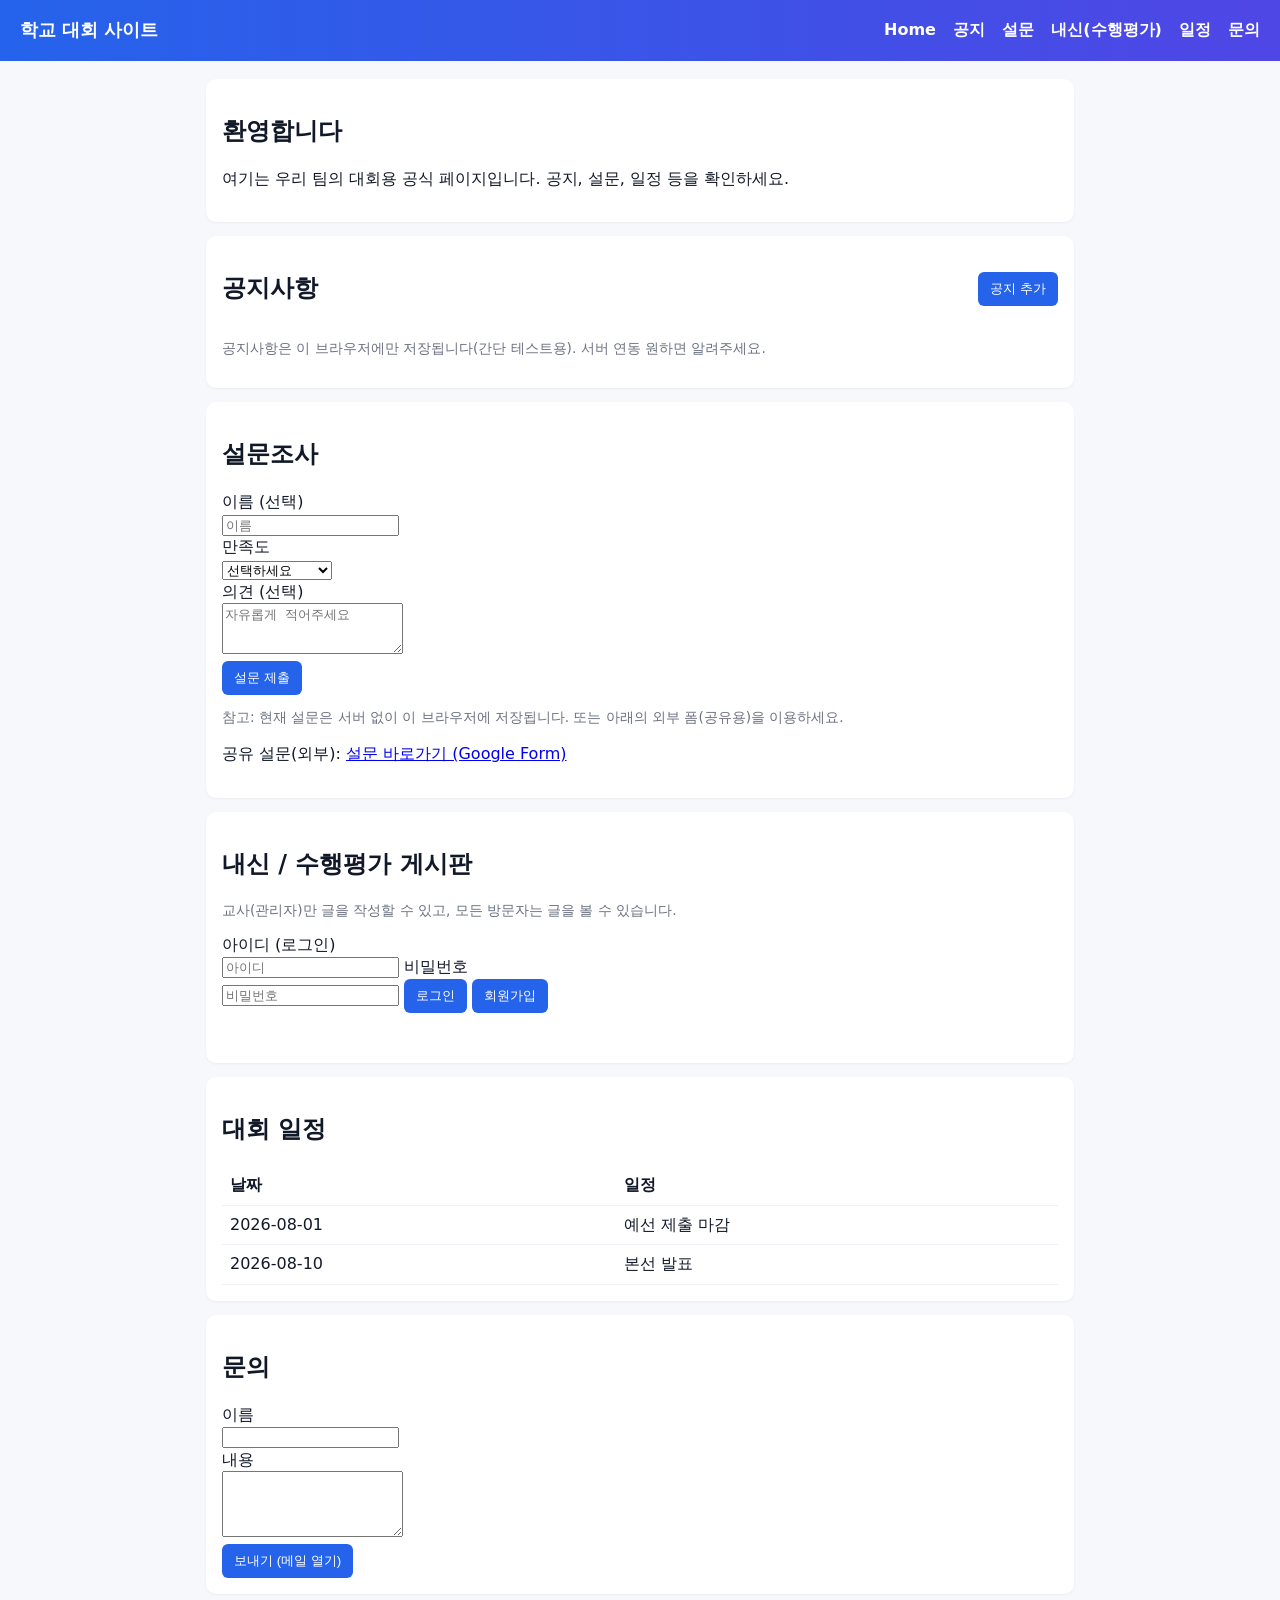
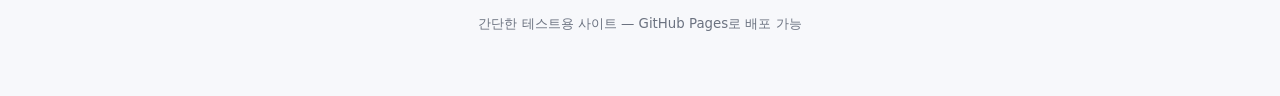
==== index.html @ 8cee9cba "Add teacher signup code input field" ====
<!doctype html>
<html lang="ko">
<head>
  <meta charset="utf-8" />
  <meta name="viewport" content="width=device-width,initial-scale=1" />
  <title>학교 대회 사이트</title>
  <link rel="stylesheet" href="styles.css" />
</head>
<body>
  <header class="site-header">
    <h1>학교 대회 사이트</h1>
    <nav>
      <a href="#home">Home</a>
      <a href="#announcements">공지</a>
      <a href="#survey">설문</a>
      <a href="#grades">내신(수행평가)</a>
      <a href="#schedule">일정</a>
      <a href="#contact">문의</a>
    </nav>
  </header>

  <main>
    <section id="home" class="card">
      <h2>환영합니다</h2>
      <p>여기는 우리 팀의 대회용 공식 페이지입니다. 공지, 설문, 일정 등을 확인하세요.</p>
    </section>

    <section id="announcements" class="card">
      <div class="section-header">
        <h2>공지사항</h2>
        <button id="add-ann-btn">공지 추가</button>
      </div>
      <ul id="ann-list" class="list"></ul>
      <p class="hint">공지사항은 이 브라우저에만 저장됩니다(간단 테스트용). 서버 연동 원하면 알려주세요.</p>
    </section>

    <section id="survey" class="card">
      <h2>설문조사</h2>
      <form id="survey-form">
        <label>이름 (선택)<br><input type="text" id="survey-name" placeholder="이름"></label><br>
        <label>만족도<br>
          <select id="survey-rating" required>
            <option value="">선택하세요</option>
            <option value="5">5 - 매우 만족</option>
            <option value="4">4 - 만족</option>
            <option value="3">3 - 보통</option>
            <option value="2">2 - 불만족</option>
            <option value="1">1 - 매우 불만족</option>
          </select>
        </label><br>
        <label>의견 (선택)<br><textarea id="survey-comment" rows="3" placeholder="자유롭게 적어주세요"></textarea></label><br>
        <button type="submit">설문 제출</button>
      </form>
      <div id="survey-result" class="hint"></div>
      <p class="hint">참고: 현재 설문은 서버 없이 이 브라우저에 저장됩니다. 또는 아래의 외부 폼(공유용)을 이용하세요.</p>
      <p>공유 설문(외부): <a href="https://forms.gle/Q3vJVCrmoj29rghQ7" target="_blank" rel="noopener">설문 바로가기 (Google Form)</a></p>
    </section>

    <section id="grades" class="card">
      <h2>내신 / 수행평가 게시판</h2>
      <p class="hint">교사(관리자)만 글을 작성할 수 있고, 모든 방문자는 글을 볼 수 있습니다.</p>

      <!-- 회원가입 / 로그인 패널 -->
      <div id="auth-panel" style="margin-bottom:12px;">
        <div id="login-area">
          <label>아이디 (로그인)<br><input type="text" id="login-username" placeholder="아이디"></label>
          <label>비밀번호<br><input type="password" id="login-password" placeholder="비밀번호"></label>
          <button id="login-btn">로그인</button>
          <button id="show-signup-btn">회원가입</button>
        </div>

        <div id="signup-area" style="display:none;margin-top:8px;">
          <h4>회원가입</h4>
          <label>아이디 (로그인에 사용)<br><input type="text" id="signup-username" placeholder="id 입력"></label><br>
          <label>닉네임<br><input type="text" id="signup-nickname" placeholder="표시명"></label><br>
          <label>비밀번호<br><input type="password" id="signup-password" placeholder="비밀번호 (4자 이상)"></label><br>
          <label>비밀번호 확인<br><input type="password" id="signup-password-confirm" placeholder="비밀번호 확인"></label><br>
          <label>권한 선택<br>
            <select id="signup-role">
              <option value="student">학생</option>
              <option value="teacher">교사(관리자)</option>
            </select>
          </label><br>
          <button id="signup-btn">회원가입 완료</button>
          <button id="cancel-signup-btn">취소</button>
        </div>

        <div id="auth-info" style="display:inline-block;margin-left:8px;font-weight:600"></div>
      </div>

      <div id="grade-admin" style="display:none; margin-bottom:12px;">
        <h3>새 게시글 작성 (관리자 전용)</h3>
        <form id="grade-form">
          <label>제목<br><input type="text" id="grade-title" required></label><br>
          <label>과목<br><input type="text" id="grade-subject" required></label><br>
          <label>내용<br><textarea id="grade-desc" rows="4" required></textarea></label><br>
          <label>제출기한<br><input type="date" id="grade-due"></label><br>
          <button type="submit">등록</button>
        </form>
      </div>

      <div id="grade-list" class="list"></div>
    </section>

    <section id="schedule" class="card">
      <h2>대회 일정</h2>
      <table>
        <thead><tr><th>날짜</th><th>일정</th></tr></thead>
        <tbody>
          <tr><td>2026-08-01</td><td>예선 제출 마감</td></tr>
          <tr><td>2026-08-10</td><td>본선 발표</td></tr>
        </tbody>
      </table>
    </section>

    <section id="contact" class="card">
      <h2>문의</h2>
      <form id="contact-form">
        <label>이름<br><input type="text" id="contact-name" required></label><br>
        <label>내용<br><textarea id="contact-msg" rows="4" required></textarea></label><br>
        <button type="submit">보내기 (메일 열기)</button>
      </form>
    </section>
  </main>

  <footer class="site-footer">
    <small>간단한 테스트용 사이트 — GitHub Pages로 배포 가능</small>
  </footer>

  <script src="script.js"></script>
</body>
</html>
<!-- signup 패널 내부에 추가 -->
<label id="signup-teacher-code-wrap" style="display:none">교사 가입 코드<br>
  <input type="text" id="signup-teacher-code" placeholder="교사 코드 입력">
</label><br>
---- styles.css ----
:root{
  --bg:#f7f8fb;
  --card:#ffffff;
  --accent:#2563eb;
  --text:#111827;
}
*{box-sizing:border-box}
body{
  margin:0;
  font-family:system-ui,-apple-system,"Segoe UI",Roboto,"Noto Sans","Helvetica Neue",Arial;
  background:var(--bg);
  color:var(--text);
  line-height:1.4;
  padding-bottom:40px;
}
.site-header{
  background:linear-gradient(90deg,var(--accent),#4f46e5);
  color:#fff;
  padding:18px 20px;
  display:flex;
  align-items:center;
  justify-content:space-between;
}
.site-header h1{margin:0;font-size:1.1rem}
.site-header nav a{
  color:#fff;
  margin-left:12px;
  text-decoration:none;
  font-weight:600;
}
main{max-width:900px;margin:18px auto;padding:0 16px}
.card{
  background:var(--card);
  border-radius:10px;
  padding:16px;
  margin-bottom:14px;
  box-shadow:0 1px 3px rgba(15,23,42,0.05);
}
.section-header{display:flex;justify-content:space-between;align-items:center}
button{
  background:var(--accent);
  color:#fff;
  border:none;
  padding:8px 12px;
  border-radius:6px;
  cursor:pointer;
}
button:active{transform:translateY(1px)}
.list{list-style:none;padding:0;margin:12px 0}
.list li{padding:10px;border-bottom:1px solid #f1f5f9}
.hint{font-size:0.85rem;color:#6b7280}

.grid{display:flex;gap:10px;flex-wrap:wrap}
.team{flex:1 1 200px;background:#f8fafc;padding:10px;border-radius:8px}

table{width:100%;border-collapse:collapse}
th,td{padding:8px;border-bottom:1px solid #eef2f7;text-align:left}

.site-footer{text-align:center;margin-top:10px;color:#6b7280}
@media(max-width:600px){
  .site-header{flex-direction:column;gap:8px;align-items:flex-start}
  .grid{flex-direction:column}
}
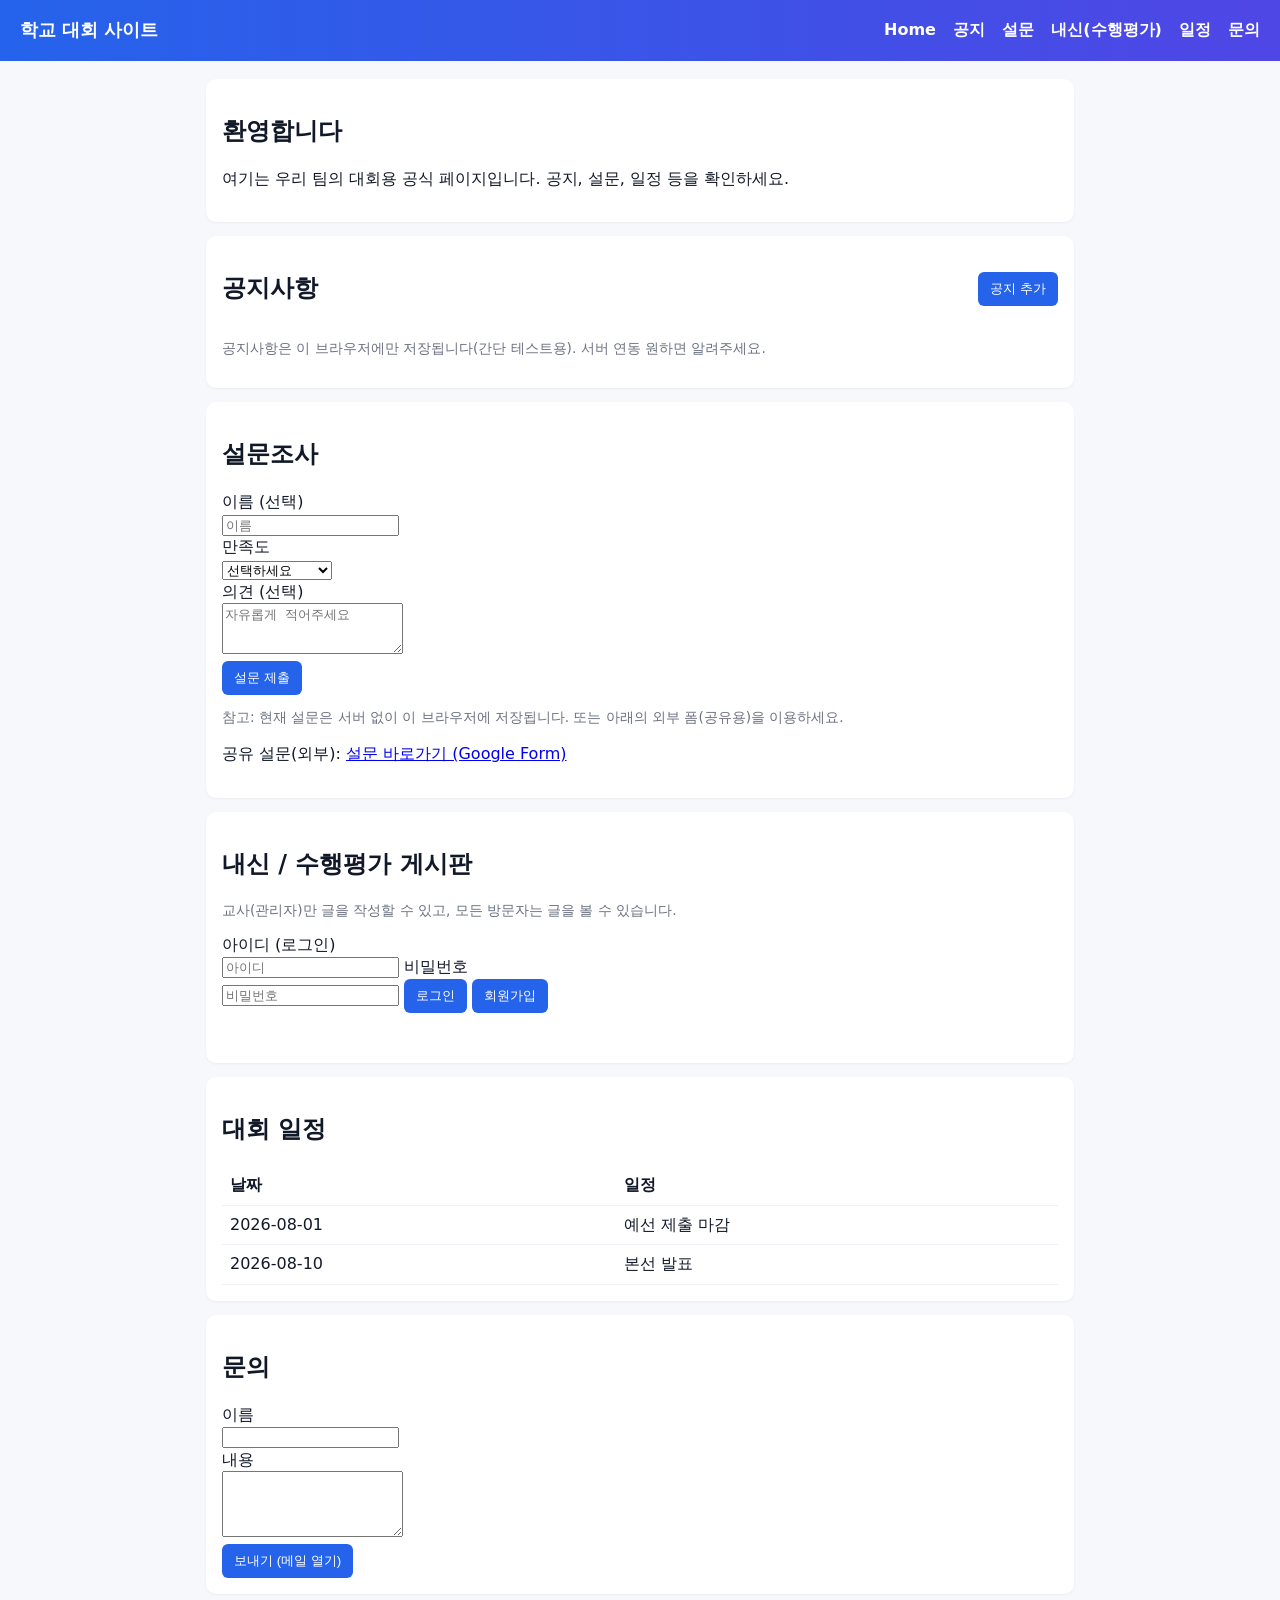
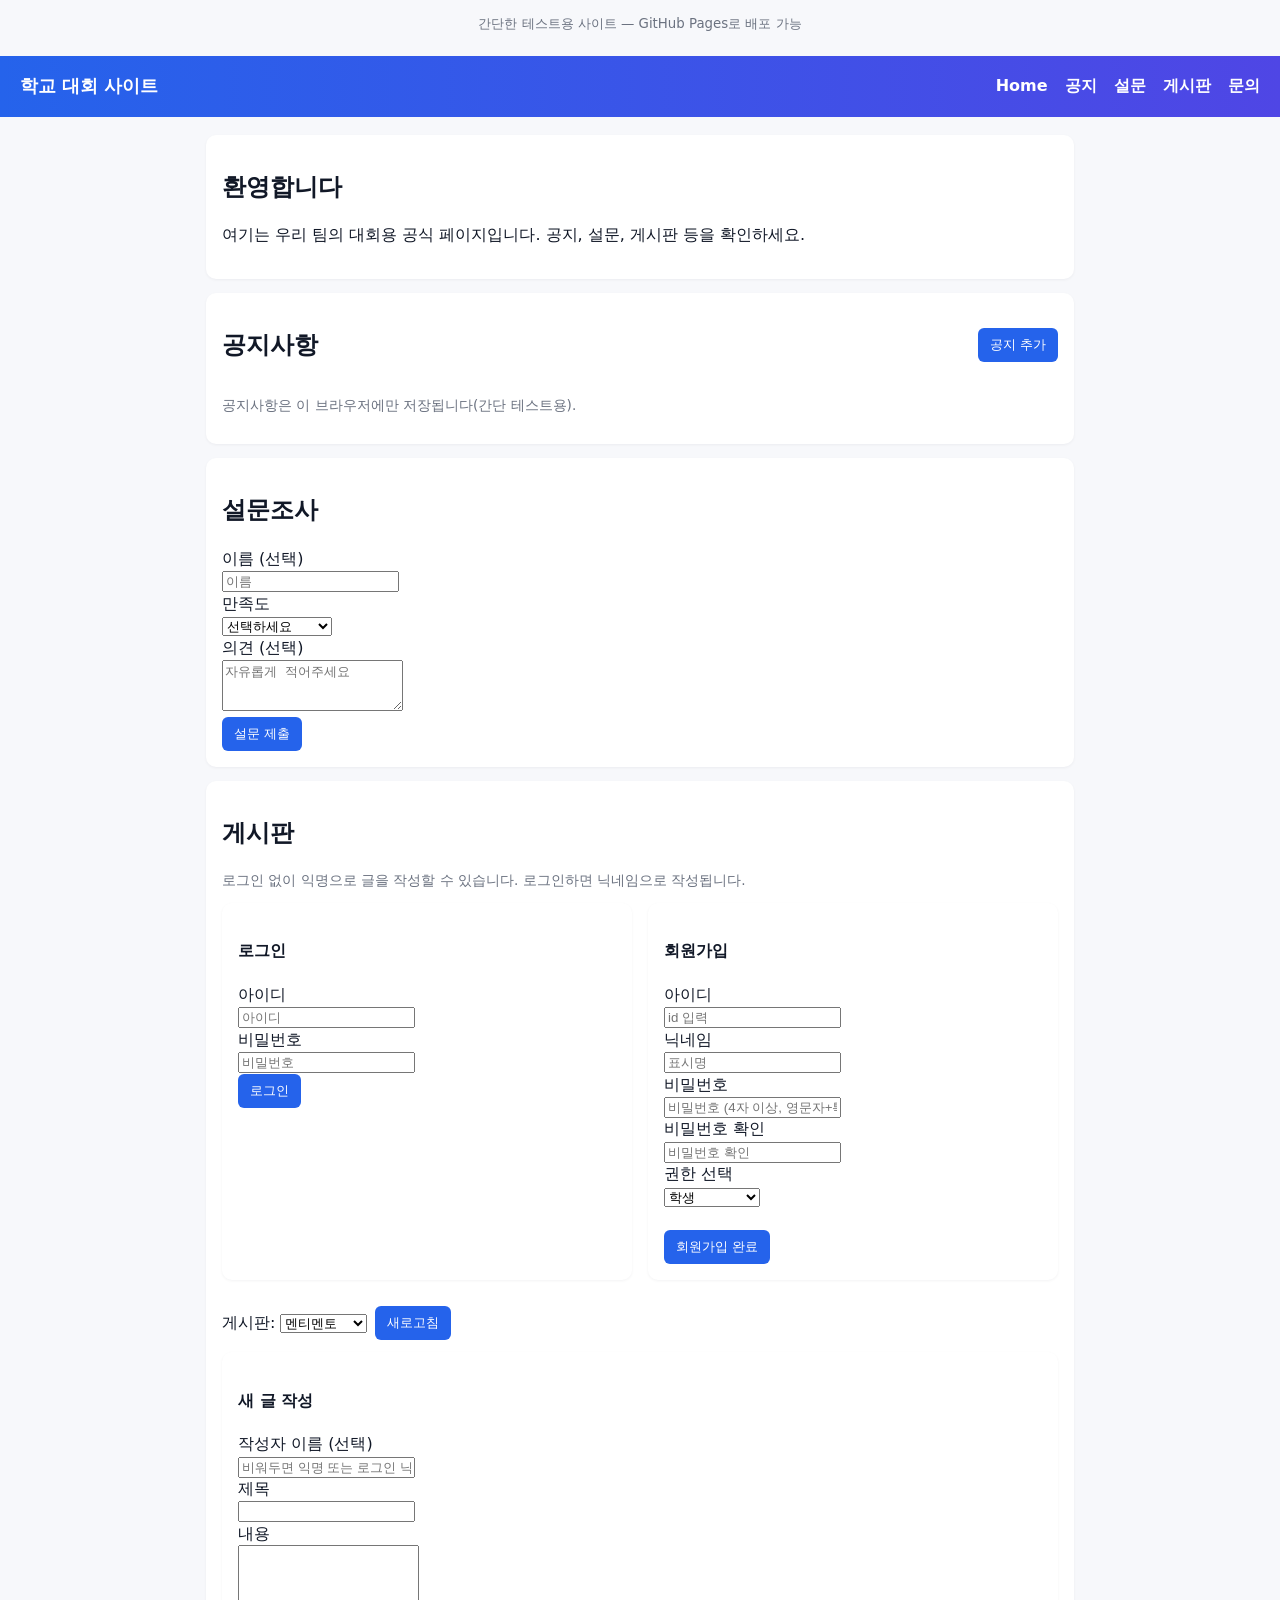
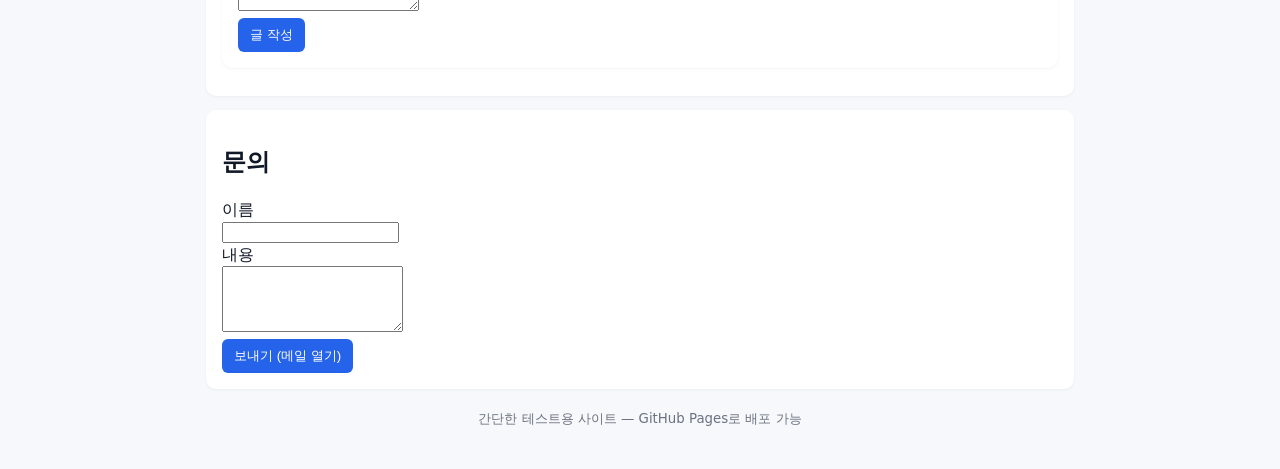
==== commit abac28b1: "Add HTML structure for school competition site" ====
--- a/index.html
+++ b/index.html
@@ -134,3 +134,128 @@
 <label id="signup-teacher-code-wrap" style="display:none">교사 가입 코드<br>
   <input type="text" id="signup-teacher-code" placeholder="교사 코드 입력">
 </label><br>
+<!doctype html>
+<html lang="ko">
+<head>
+  <meta charset="utf-8" />
+  <meta name="viewport" content="width=device-width,initial-scale=1" />
+  <title>학교 대회 사이트</title>
+  <link rel="stylesheet" href="styles.css" />
+</head>
+<body>
+  <header class="site-header">
+    <h1>학교 대회 사이트</h1>
+    <nav>
+      <a href="#home">Home</a>
+      <a href="#announcements">공지</a>
+      <a href="#survey">설문</a>
+      <a href="#boards">게시판</a>
+      <a href="#contact">문의</a>
+    </nav>
+  </header>
+
+  <main>
+    <section id="home" class="card">
+      <h2>환영합니다</h2>
+      <p>여기는 우리 팀의 대회용 공식 페이지입니다. 공지, 설문, 게시판 등을 확인하세요.</p>
+    </section>
+
+    <section id="announcements" class="card">
+      <div class="section-header">
+        <h2>공지사항</h2>
+        <button id="add-ann-btn">공지 추가</button>
+      </div>
+      <ul id="ann-list" class="list"></ul>
+      <p class="hint">공지사항은 이 브라우저에만 저장됩니다(간단 테스트용).</p>
+    </section>
+
+    <section id="survey" class="card">
+      <h2>설문조사</h2>
+      <form id="survey-form">
+        <label>이름 (선택)<br><input type="text" id="survey-name" placeholder="이름"></label><br>
+        <label>만족도<br>
+          <select id="survey-rating" required>
+            <option value="">선택하세요</option>
+            <option value="5">5 - 매우 만족</option>
+            <option value="4">4 - 만족</option>
+            <option value="3">3 - 보통</option>
+            <option value="2">2 - 불만족</option>
+            <option value="1">1 - 매우 불만족</option>
+          </select>
+        </label><br>
+        <label>의견 (선택)<br><textarea id="survey-comment" rows="3" placeholder="자유롭게 적어주세요"></textarea></label><br>
+        <button type="submit">설문 제출</button>
+      </form>
+      <div id="survey-result" class="hint"></div>
+    </section>
+
+    <section id="boards" class="card">
+      <h2>게시판</h2>
+      <p class="hint">로그인 없이 익명으로 글을 작성할 수 있습니다. 로그인하면 닉네임으로 작성됩니다.</p>
+
+      <div id="auth-panels" style="display:flex;gap:16px;margin-bottom:12px;flex-wrap:wrap;">
+        <div id="login-panel" class="card" style="flex:1;min-width:220px;">
+          <h4>로그인</h4>
+          <label>아이디<br><input type="text" id="login-username" placeholder="아이디"></label><br>
+          <label>비밀번호<br><input type="password" id="login-password" placeholder="비밀번호"></label><br>
+          <button id="login-btn">로그인</button>
+          <button id="admin-logout-btn" style="display:none;margin-left:8px;">로그아웃</button>
+          <div id="auth-info" style="display:block;margin-top:8px;font-weight:600"></div>
+        </div>
+
+        <div id="signup-panel" class="card" style="flex:1;min-width:220px;">
+          <h4>회원가입</h4>
+          <label>아이디<br><input type="text" id="signup-username" placeholder="id 입력"></label><br>
+          <label>닉네임<br><input type="text" id="signup-nickname" placeholder="표시명"></label><br>
+          <label>비밀번호<br><input type="password" id="signup-password" placeholder="비밀번호 (4자 이상, 영문자+특수문자 포함)"></label><br>
+          <label>비밀번호 확인<br><input type="password" id="signup-password-confirm" placeholder="비밀번호 확인"></label><br>
+          <label>권한 선택<br>
+            <select id="signup-role">
+              <option value="student">학생</option>
+              <option value="teacher">교사(관리자)</option>
+            </select>
+          </label><br>
+          <label id="signup-teacher-code-wrap" style="display:none">교사 가입 코드<br><input type="text" id="signup-teacher-code" placeholder="교사 코드 입력"></label><br>
+          <button id="signup-btn">회원가입 완료</button>
+        </div>
+      </div>
+
+      <div id="board-controls" style="margin-bottom:12px; display:flex; gap:8px; align-items:center;">
+        <label>게시판:
+          <select id="board-select">
+            <option value="mentee_mentor">멘티멘토</option>
+            <option value="free">자유게시판</option>
+            <option value="info">정보게시판</option>
+          </select>
+        </label>
+        <button id="refresh-boards">새로고침</button>
+      </div>
+
+      <div id="post-panel" class="card" style="margin-bottom:12px;">
+        <h4>새 글 작성</h4>
+        <label>작성자 이름 (선택)<br><input type="text" id="post-author" placeholder="비워두면 익명 또는 로그인 닉네임 사용"></label><br>
+        <label>제목<br><input type="text" id="post-title" required></label><br>
+        <label>내용<br><textarea id="post-body" rows="4" required></textarea></label><br>
+        <button id="post-submit">글 작성</button>
+      </div>
+
+      <div id="board-list" class="list"></div>
+    </section>
+
+    <section id="contact" class="card">
+      <h2>문의</h2>
+      <form id="contact-form">
+        <label>이름<br><input type="text" id="contact-name" required></label><br>
+        <label>내용<br><textarea id="contact-msg" rows="4" required></textarea></label><br>
+        <button type="submit">보내기 (메일 열기)</button>
+      </form>
+    </section>
+  </main>
+
+  <footer class="site-footer">
+    <small>간단한 테스트용 사이트 — GitHub Pages로 배포 가능</small>
+  </footer>
+
+  <script src="script.js"></script>
+</body>
+</html>
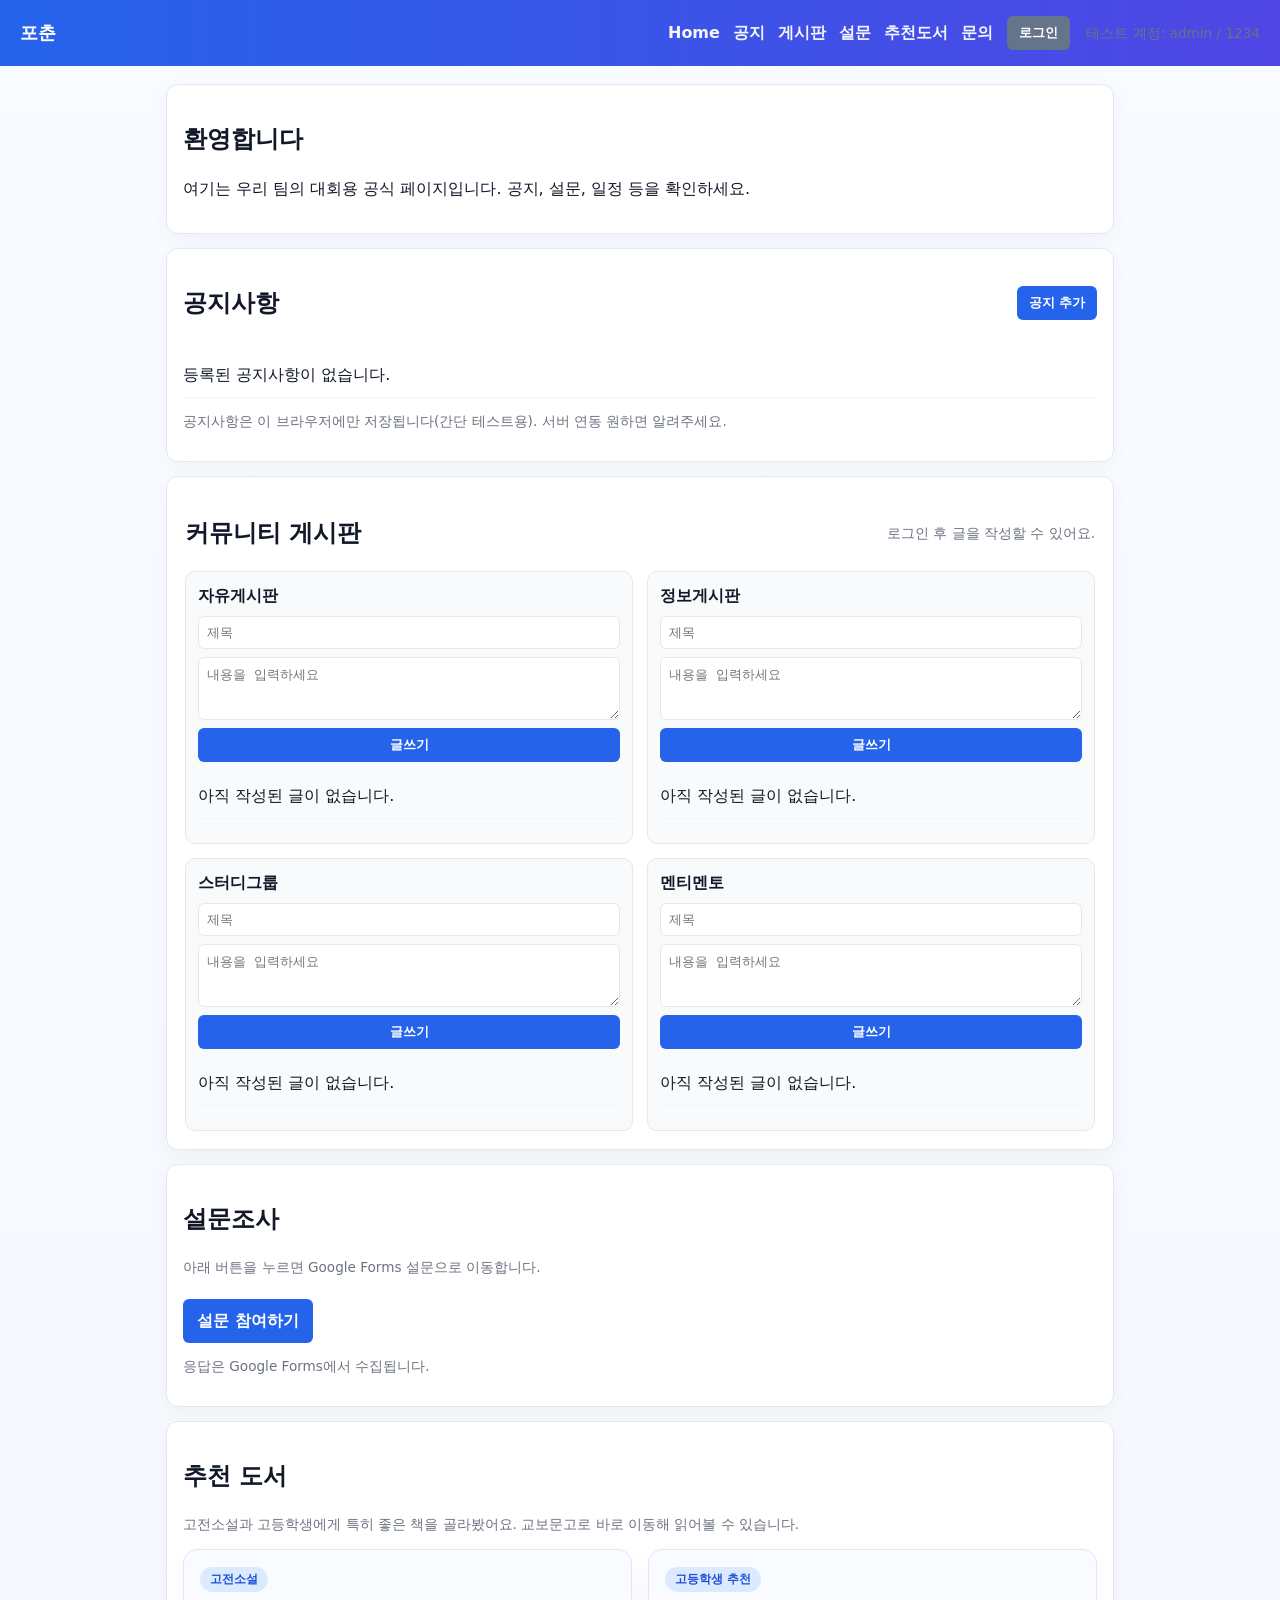
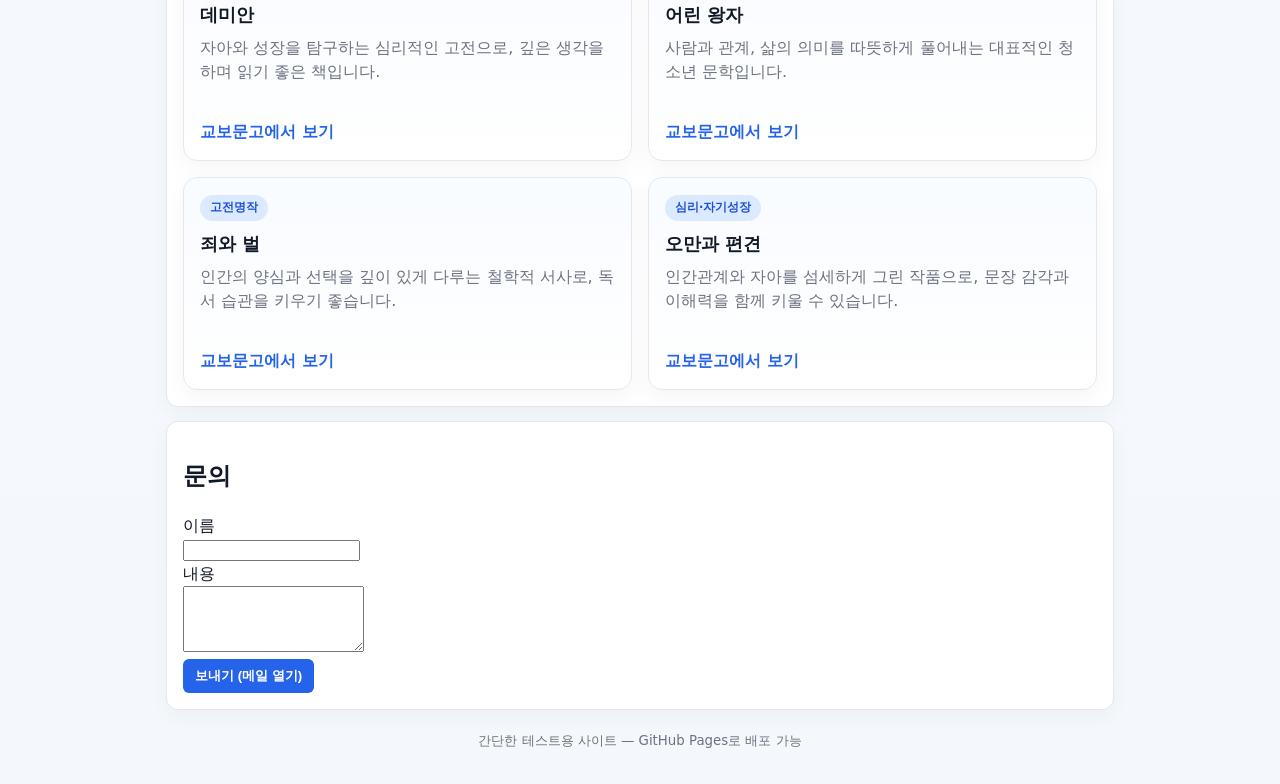
==== commit 37c31941: "Update site files" ====
--- a/index.html
+++ b/index.html
@@ -3,23 +3,59 @@
 <head>
   <meta charset="utf-8" />
   <meta name="viewport" content="width=device-width,initial-scale=1" />
-  <title>학교 대회 사이트</title>
+  <title>포춘</title>
   <link rel="stylesheet" href="styles.css" />
 </head>
 <body>
   <header class="site-header">
-    <h1>학교 대회 사이트</h1>
-    <nav>
-      <a href="#home">Home</a>
-      <a href="#announcements">공지</a>
-      <a href="#survey">설문</a>
-      <a href="#grades">내신(수행평가)</a>
-      <a href="#schedule">일정</a>
-      <a href="#contact">문의</a>
-    </nav>
+    <h1>포춘</h1>
+    <div class="header-right">
+      <nav>
+        <a href="#home">Home</a>
+        <a href="#announcements">공지</a>
+        <a href="#board">게시판</a>
+        <a href="#survey">설문</a>
+        <a href="#books">추천도서</a>
+        <a href="#contact">문의</a>
+      </nav>
+      <div class="auth-panel">
+        <button id="open-auth-btn" class="secondary" type="button">로그인</button>
+        <div id="auth-status" class="auth-status"></div>
+        <button id="logout-btn" class="secondary" hidden>로그아웃</button>
+        <p class="hint auth-hint">테스트 계정: admin / 1234</p>
+      </div>
+    </div>
   </header>
 
   <main>
+    <section id="auth-panel-section" class="auth-panel-section" hidden>
+      <div class="auth-card">
+        <div class="auth-card-header">
+          <h2>로그인 / 회원가입</h2>
+          <button id="close-auth-btn" class="secondary" type="button">닫기</button>
+        </div>
+        <div class="auth-card-grid">
+          <div class="auth-card-box">
+            <h3>로그인</h3>
+            <form id="login-form" class="auth-form auth-form--column">
+              <input id="login-username" type="text" placeholder="아이디" required />
+              <input id="login-password" type="password" placeholder="비밀번호" required />
+              <button type="submit">로그인</button>
+            </form>
+          </div>
+          <div class="auth-card-box">
+            <h3>회원가입</h3>
+            <form id="signup-form" class="auth-form auth-form--column">
+              <input id="signup-username" type="text" placeholder="새 아이디" required />
+              <input id="signup-password" type="password" placeholder="새 비밀번호" required />
+              <input id="signup-confirm" type="password" placeholder="비밀번호 확인" required />
+              <button type="submit">가입하기</button>
+            </form>
+          </div>
+        </div>
+      </div>
+    </section>
+
     <section id="home" class="card">
       <h2>환영합니다</h2>
       <p>여기는 우리 팀의 대회용 공식 페이지입니다. 공지, 설문, 일정 등을 확인하세요.</p>
@@ -34,83 +70,118 @@
       <p class="hint">공지사항은 이 브라우저에만 저장됩니다(간단 테스트용). 서버 연동 원하면 알려주세요.</p>
     </section>
 
+    <section id="board" class="card board-section">
+      <div class="section-header">
+        <h2>커뮤니티 게시판</h2>
+        <p class="hint">로그인 후 글을 작성할 수 있어요.</p>
+      </div>
+      <div class="board-grid">
+        <section class="board-category">
+          <h3>자유게시판</h3>
+          <form class="board-form" data-category="free">
+            <input name="board-title" type="text" placeholder="제목" required />
+            <textarea name="board-content" rows="3" placeholder="내용을 입력하세요" required></textarea>
+            <button type="submit">글쓰기</button>
+          </form>
+          <ul id="board-list-free" class="list"></ul>
+        </section>
+        <section class="board-category">
+          <h3>정보게시판</h3>
+          <form class="board-form" data-category="info">
+            <input name="board-title" type="text" placeholder="제목" required />
+            <textarea name="board-content" rows="3" placeholder="내용을 입력하세요" required></textarea>
+            <button type="submit">글쓰기</button>
+          </form>
+          <ul id="board-list-info" class="list"></ul>
+        </section>
+        <section class="board-category">
+          <h3>스터디그룹</h3>
+          <form class="board-form" data-category="study">
+            <input name="board-title" type="text" placeholder="제목" required />
+            <textarea name="board-content" rows="3" placeholder="내용을 입력하세요" required></textarea>
+            <button type="submit">글쓰기</button>
+          </form>
+          <ul id="board-list-study" class="list"></ul>
+        </section>
+        <section class="board-category">
+          <h3>멘티멘토</h3>
+          <form class="board-form" data-category="mentor">
+            <input name="board-title" type="text" placeholder="제목" required />
+            <textarea name="board-content" rows="3" placeholder="내용을 입력하세요" required></textarea>
+            <button type="submit">글쓰기</button>
+          </form>
+          <ul id="board-list-mentor" class="list"></ul>
+        </section>
+      </div>
+      <div id="board-detail" class="board-detail" hidden>
+        <div class="board-detail-card">
+          <button id="board-detail-close" class="secondary" type="button">닫기</button>
+          <h3 id="board-detail-title"></h3>
+          <p id="board-detail-meta" class="board-meta"></p>
+          <div id="board-detail-content" class="board-detail-content"></div>
+          <div id="board-detail-actions" class="board-actions"></div>
+          <div class="board-interactions">
+            <button id="board-like-btn" class="secondary" type="button">좋아요 ❤️</button>
+            <span id="board-like-count" class="board-meta"></span>
+          </div>
+          <form id="board-comment-form" class="board-form board-form--inline">
+            <textarea id="board-comment-input" rows="2" placeholder="댓글을 입력하세요" required></textarea>
+            <button type="submit">댓글 작성</button>
+          </form>
+          <ul id="board-comment-list" class="comment-list"></ul>
+          <form id="board-edit-form" class="board-form board-form--inline" hidden>
+            <input id="board-edit-title" name="board-edit-title" type="text" placeholder="수정할 제목" required />
+            <textarea id="board-edit-content" name="board-edit-content" rows="4" placeholder="수정할 내용" required></textarea>
+            <div class="board-actions">
+              <button type="submit">저장</button>
+              <button id="board-edit-cancel" class="secondary" type="button">취소</button>
+            </div>
+          </form>
+        </div>
+      </div>
+    </section>
+
     <section id="survey" class="card">
       <h2>설문조사</h2>
-      <form id="survey-form">
-        <label>이름 (선택)<br><input type="text" id="survey-name" placeholder="이름"></label><br>
-        <label>만족도<br>
-          <select id="survey-rating" required>
-            <option value="">선택하세요</option>
-            <option value="5">5 - 매우 만족</option>
-            <option value="4">4 - 만족</option>
-            <option value="3">3 - 보통</option>
-            <option value="2">2 - 불만족</option>
-            <option value="1">1 - 매우 불만족</option>
-          </select>
-        </label><br>
-        <label>의견 (선택)<br><textarea id="survey-comment" rows="3" placeholder="자유롭게 적어주세요"></textarea></label><br>
-        <button type="submit">설문 제출</button>
-      </form>
-      <div id="survey-result" class="hint"></div>
-      <p class="hint">참고: 현재 설문은 서버 없이 이 브라우저에 저장됩니다. 또는 아래의 외부 폼(공유용)을 이용하세요.</p>
-      <p>공유 설문(외부): <a href="https://forms.gle/Q3vJVCrmoj29rghQ7" target="_blank" rel="noopener">설문 바로가기 (Google Form)</a></p>
-    </section>
-
-    <section id="grades" class="card">
-      <h2>내신 / 수행평가 게시판</h2>
-      <p class="hint">교사(관리자)만 글을 작성할 수 있고, 모든 방문자는 글을 볼 수 있습니다.</p>
-
-      <!-- 회원가입 / 로그인 패널 -->
-      <div id="auth-panel" style="margin-bottom:12px;">
-        <div id="login-area">
-          <label>아이디 (로그인)<br><input type="text" id="login-username" placeholder="아이디"></label>
-          <label>비밀번호<br><input type="password" id="login-password" placeholder="비밀번호"></label>
-          <button id="login-btn">로그인</button>
-          <button id="show-signup-btn">회원가입</button>
-        </div>
-
-        <div id="signup-area" style="display:none;margin-top:8px;">
-          <h4>회원가입</h4>
-          <label>아이디 (로그인에 사용)<br><input type="text" id="signup-username" placeholder="id 입력"></label><br>
-          <label>닉네임<br><input type="text" id="signup-nickname" placeholder="표시명"></label><br>
-          <label>비밀번호<br><input type="password" id="signup-password" placeholder="비밀번호 (4자 이상)"></label><br>
-          <label>비밀번호 확인<br><input type="password" id="signup-password-confirm" placeholder="비밀번호 확인"></label><br>
-          <label>권한 선택<br>
-            <select id="signup-role">
-              <option value="student">학생</option>
-              <option value="teacher">교사(관리자)</option>
-            </select>
-          </label><br>
-          <button id="signup-btn">회원가입 완료</button>
-          <button id="cancel-signup-btn">취소</button>
-        </div>
-
-        <div id="auth-info" style="display:inline-block;margin-left:8px;font-weight:600"></div>
-      </div>
-
-      <div id="grade-admin" style="display:none; margin-bottom:12px;">
-        <h3>새 게시글 작성 (관리자 전용)</h3>
-        <form id="grade-form">
-          <label>제목<br><input type="text" id="grade-title" required></label><br>
-          <label>과목<br><input type="text" id="grade-subject" required></label><br>
-          <label>내용<br><textarea id="grade-desc" rows="4" required></textarea></label><br>
-          <label>제출기한<br><input type="date" id="grade-due"></label><br>
-          <button type="submit">등록</button>
-        </form>
-      </div>
-
-      <div id="grade-list" class="list"></div>
-    </section>
-
-    <section id="schedule" class="card">
-      <h2>대회 일정</h2>
-      <table>
-        <thead><tr><th>날짜</th><th>일정</th></tr></thead>
-        <tbody>
-          <tr><td>2026-08-01</td><td>예선 제출 마감</td></tr>
-          <tr><td>2026-08-10</td><td>본선 발표</td></tr>
-        </tbody>
-      </table>
+      <p class="hint">아래 버튼을 누르면 Google Forms 설문으로 이동합니다.</p>
+      <a class="survey-link" href="https://docs.google.com/forms/d/e/1FAIpQLSf1OoRKVWuOZ2KxTAkTbphK2GwGvCje3CVdxarCNQvDVW3WdA/viewform" target="_blank" rel="noopener noreferrer">
+        설문 참여하기
+      </a>
+      <p class="hint">응답은 Google Forms에서 수집됩니다.</p>
+    </section>
+
+    <section id="books" class="card books-section">
+      <h2>추천 도서</h2>
+      <p class="hint">고전소설과 고등학생에게 특히 좋은 책을 골라봤어요. 교보문고로 바로 이동해 읽어볼 수 있습니다.</p>
+      <div class="books-grid">
+        <article class="book-card">
+          <span class="book-tag">고전소설</span>
+          <h3>데미안</h3>
+          <p>자아와 성장을 탐구하는 심리적인 고전으로, 깊은 생각을 하며 읽기 좋은 책입니다.</p>
+          <a href="https://search.kyobobook.co.kr/search?keyword=%EB%8D%B0%EB%AF%B8%EC%95%88" target="_blank" rel="noopener noreferrer">교보문고에서 보기</a>
+        </article>
+
+        <article class="book-card">
+          <span class="book-tag">고등학생 추천</span>
+          <h3>어린 왕자</h3>
+          <p>사람과 관계, 삶의 의미를 따뜻하게 풀어내는 대표적인 청소년 문학입니다.</p>
+          <a href="https://search.kyobobook.co.kr/search?keyword=%EC%96%B4%EB%A6%B0%20%EC%99%95%EC%9E%90" target="_blank" rel="noopener noreferrer">교보문고에서 보기</a>
+        </article>
+
+        <article class="book-card">
+          <span class="book-tag">고전명작</span>
+          <h3>죄와 벌</h3>
+          <p>인간의 양심과 선택을 깊이 있게 다루는 철학적 서사로, 독서 습관을 키우기 좋습니다.</p>
+          <a href="https://search.kyobobook.co.kr/search?keyword=%EC%A3%84%EC%99%80%20%EB%B2%8C" target="_blank" rel="noopener noreferrer">교보문고에서 보기</a>
+        </article>
+
+        <article class="book-card">
+          <span class="book-tag">심리·자기성장</span>
+          <h3>오만과 편견</h3>
+          <p>인간관계와 자아를 섬세하게 그린 작품으로, 문장 감각과 이해력을 함께 키울 수 있습니다.</p>
+          <a href="https://search.kyobobook.co.kr/search?keyword=%EC%98%A4%EB%A7%8C%EA%B3%BC%20%ED%8E%B8%EA%B2%AC" target="_blank" rel="noopener noreferrer">교보문고에서 보기</a>
+        </article>
+      </div>
     </section>
 
     <section id="contact" class="card">
@@ -127,135 +198,6 @@
     <small>간단한 테스트용 사이트 — GitHub Pages로 배포 가능</small>
   </footer>
 
-  <script src="script.js"></script>
+  <script src="script.js" defer></script>
 </body>
 </html>
-<!-- signup 패널 내부에 추가 -->
-<label id="signup-teacher-code-wrap" style="display:none">교사 가입 코드<br>
-  <input type="text" id="signup-teacher-code" placeholder="교사 코드 입력">
-</label><br>
-<!doctype html>
-<html lang="ko">
-<head>
-  <meta charset="utf-8" />
-  <meta name="viewport" content="width=device-width,initial-scale=1" />
-  <title>학교 대회 사이트</title>
-  <link rel="stylesheet" href="styles.css" />
-</head>
-<body>
-  <header class="site-header">
-    <h1>학교 대회 사이트</h1>
-    <nav>
-      <a href="#home">Home</a>
-      <a href="#announcements">공지</a>
-      <a href="#survey">설문</a>
-      <a href="#boards">게시판</a>
-      <a href="#contact">문의</a>
-    </nav>
-  </header>
-
-  <main>
-    <section id="home" class="card">
-      <h2>환영합니다</h2>
-      <p>여기는 우리 팀의 대회용 공식 페이지입니다. 공지, 설문, 게시판 등을 확인하세요.</p>
-    </section>
-
-    <section id="announcements" class="card">
-      <div class="section-header">
-        <h2>공지사항</h2>
-        <button id="add-ann-btn">공지 추가</button>
-      </div>
-      <ul id="ann-list" class="list"></ul>
-      <p class="hint">공지사항은 이 브라우저에만 저장됩니다(간단 테스트용).</p>
-    </section>
-
-    <section id="survey" class="card">
-      <h2>설문조사</h2>
-      <form id="survey-form">
-        <label>이름 (선택)<br><input type="text" id="survey-name" placeholder="이름"></label><br>
-        <label>만족도<br>
-          <select id="survey-rating" required>
-            <option value="">선택하세요</option>
-            <option value="5">5 - 매우 만족</option>
-            <option value="4">4 - 만족</option>
-            <option value="3">3 - 보통</option>
-            <option value="2">2 - 불만족</option>
-            <option value="1">1 - 매우 불만족</option>
-          </select>
-        </label><br>
-        <label>의견 (선택)<br><textarea id="survey-comment" rows="3" placeholder="자유롭게 적어주세요"></textarea></label><br>
-        <button type="submit">설문 제출</button>
-      </form>
-      <div id="survey-result" class="hint"></div>
-    </section>
-
-    <section id="boards" class="card">
-      <h2>게시판</h2>
-      <p class="hint">로그인 없이 익명으로 글을 작성할 수 있습니다. 로그인하면 닉네임으로 작성됩니다.</p>
-
-      <div id="auth-panels" style="display:flex;gap:16px;margin-bottom:12px;flex-wrap:wrap;">
-        <div id="login-panel" class="card" style="flex:1;min-width:220px;">
-          <h4>로그인</h4>
-          <label>아이디<br><input type="text" id="login-username" placeholder="아이디"></label><br>
-          <label>비밀번호<br><input type="password" id="login-password" placeholder="비밀번호"></label><br>
-          <button id="login-btn">로그인</button>
-          <button id="admin-logout-btn" style="display:none;margin-left:8px;">로그아웃</button>
-          <div id="auth-info" style="display:block;margin-top:8px;font-weight:600"></div>
-        </div>
-
-        <div id="signup-panel" class="card" style="flex:1;min-width:220px;">
-          <h4>회원가입</h4>
-          <label>아이디<br><input type="text" id="signup-username" placeholder="id 입력"></label><br>
-          <label>닉네임<br><input type="text" id="signup-nickname" placeholder="표시명"></label><br>
-          <label>비밀번호<br><input type="password" id="signup-password" placeholder="비밀번호 (4자 이상, 영문자+특수문자 포함)"></label><br>
-          <label>비밀번호 확인<br><input type="password" id="signup-password-confirm" placeholder="비밀번호 확인"></label><br>
-          <label>권한 선택<br>
-            <select id="signup-role">
-              <option value="student">학생</option>
-              <option value="teacher">교사(관리자)</option>
-            </select>
-          </label><br>
-          <label id="signup-teacher-code-wrap" style="display:none">교사 가입 코드<br><input type="text" id="signup-teacher-code" placeholder="교사 코드 입력"></label><br>
-          <button id="signup-btn">회원가입 완료</button>
-        </div>
-      </div>
-
-      <div id="board-controls" style="margin-bottom:12px; display:flex; gap:8px; align-items:center;">
-        <label>게시판:
-          <select id="board-select">
-            <option value="mentee_mentor">멘티멘토</option>
-            <option value="free">자유게시판</option>
-            <option value="info">정보게시판</option>
-          </select>
-        </label>
-        <button id="refresh-boards">새로고침</button>
-      </div>
-
-      <div id="post-panel" class="card" style="margin-bottom:12px;">
-        <h4>새 글 작성</h4>
-        <label>작성자 이름 (선택)<br><input type="text" id="post-author" placeholder="비워두면 익명 또는 로그인 닉네임 사용"></label><br>
-        <label>제목<br><input type="text" id="post-title" required></label><br>
-        <label>내용<br><textarea id="post-body" rows="4" required></textarea></label><br>
-        <button id="post-submit">글 작성</button>
-      </div>
-
-      <div id="board-list" class="list"></div>
-    </section>
-
-    <section id="contact" class="card">
-      <h2>문의</h2>
-      <form id="contact-form">
-        <label>이름<br><input type="text" id="contact-name" required></label><br>
-        <label>내용<br><textarea id="contact-msg" rows="4" required></textarea></label><br>
-        <button type="submit">보내기 (메일 열기)</button>
-      </form>
-    </section>
-  </main>
-
-  <footer class="site-footer">
-    <small>간단한 테스트용 사이트 — GitHub Pages로 배포 가능</small>
-  </footer>
-
-  <script src="script.js"></script>
-</body>
-</html>
--- a/styles.css
+++ b/styles.css
@@ -1,42 +1,146 @@
 :root{
-  --bg:#f7f8fb;
+  --bg:#f4f7fb;
   --card:#ffffff;
   --accent:#2563eb;
+  --accent-2:#4f46e5;
   --text:#111827;
+  --muted:#6b7280;
+  --border:#e5e7eb;
 }
 *{box-sizing:border-box}
 body{
   margin:0;
   font-family:system-ui,-apple-system,"Segoe UI",Roboto,"Noto Sans","Helvetica Neue",Arial;
-  background:var(--bg);
+  background:linear-gradient(180deg,#f8fbff 0%,var(--bg) 100%);
   color:var(--text);
-  line-height:1.4;
-  padding-bottom:40px;
+  line-height:1.5;
+  padding-bottom:32px;
 }
 .site-header{
-  background:linear-gradient(90deg,var(--accent),#4f46e5);
-  color:#fff;
-  padding:18px 20px;
+  background:linear-gradient(90deg,var(--accent),var(--accent-2));
+  color:#fff;
+  padding:16px 20px;
   display:flex;
   align-items:center;
   justify-content:space-between;
-}
-.site-header h1{margin:0;font-size:1.1rem}
+  gap:12px;
+}
+.site-header h1{margin:0;font-size:1.15rem;font-weight:700}
+.header-right{display:flex;align-items:center;gap:14px;flex-wrap:wrap;justify-content:flex-end}
 .site-header nav a{
   color:#fff;
-  margin-left:12px;
+  margin-left:8px;
   text-decoration:none;
   font-weight:600;
-}
-main{max-width:900px;margin:18px auto;padding:0 16px}
+  opacity:0.95;
+}
+.auth-panel{display:flex;align-items:center;gap:8px;flex-wrap:wrap;justify-content:flex-end}
+.auth-panel-section{
+  margin:0 0 14px;
+  position:relative;
+}
+.auth-card{
+  background:linear-gradient(135deg,#ffffff 0%,#f8fbff 100%);
+  border:1px solid var(--border);
+  border-radius:14px;
+  padding:18px;
+  box-shadow:0 16px 40px rgba(15,23,42,0.12);
+  animation:fadeIn 0.2s ease;
+}
+@keyframes fadeIn{
+  from{opacity:0; transform:translateY(6px);} 
+  to{opacity:1; transform:translateY(0);} 
+}
+.auth-card-header{display:flex;justify-content:space-between;align-items:center;margin-bottom:12px}
+.auth-card-grid{display:grid;grid-template-columns:repeat(2,minmax(0,1fr));gap:14px}
+.auth-card-box{background:#f8fafc;border:1px solid var(--border);border-radius:10px;padding:14px}
+.auth-card-box h3{margin-top:0;margin-bottom:8px}
+.auth-form{display:flex;gap:8px;flex-wrap:wrap}
+.auth-form--column{display:flex;flex-direction:column;align-items:stretch}
+.auth-form input{
+  border:1px solid var(--border);
+  border-radius:6px;
+  padding:8px;
+  min-width:110px;
+}
+.auth-status{font-size:0.9rem;color:#e0e7ff;font-weight:600}
+.auth-hint{color:#dbe4f0; margin:0}
+.secondary{
+  background:#64748b;
+  color:#fff;
+}
+main{max-width:980px;margin:18px auto;padding:0 16px}
+body.modal-open::before{
+  content:'';
+  position:fixed;
+  inset:0;
+  background:rgba(17,24,39,0.45);
+  z-index:5;
+}
+.auth-panel-section{
+  position:relative;
+  z-index:6;
+}
+body.board-open::before{
+  content:'';
+  position:fixed;
+  inset:0;
+  background:rgba(2,6,23,0.72);
+  z-index:4;
+}
+.board-detail-card{
+  position:relative;
+  z-index:6;
+}
 .card{
   background:var(--card);
-  border-radius:10px;
+  border:1px solid var(--border);
+  border-radius:12px;
   padding:16px;
   margin-bottom:14px;
-  box-shadow:0 1px 3px rgba(15,23,42,0.05);
-}
-.section-header{display:flex;justify-content:space-between;align-items:center}
+  box-shadow:0 6px 20px rgba(15,23,42,0.04);
+}
+.section-header{display:flex;justify-content:space-between;align-items:center;gap:8px}
+.board-section{padding:18px}
+.board-grid{display:grid;grid-template-columns:repeat(2,minmax(0,1fr));gap:14px}
+.board-category{background:#f8fafc;border:1px solid var(--border);border-radius:10px;padding:12px}
+.board-category h3{margin-top:0;margin-bottom:8px;font-size:1rem}
+.board-form{display:flex;flex-direction:column;gap:8px;margin-bottom:10px}
+.board-form input,.board-form textarea{
+  border:1px solid var(--border);
+  border-radius:6px;
+  padding:8px;
+  width:100%;
+}
+.board-meta{font-size:0.8rem;color:var(--muted);margin:2px 0 4px}
+.board-post-link{
+  background:none;
+  border:none;
+  color:var(--accent);
+  padding:0;
+  text-align:left;
+  font-weight:700;
+  cursor:pointer;
+}
+.board-detail{
+  margin-top:12px;
+  border-top:1px solid var(--border);
+  padding-top:12px;
+}
+.board-detail-card{
+  background:#fff;
+  border:1px solid var(--border);
+  border-radius:14px;
+  padding:18px;
+  box-shadow:0 10px 30px rgba(15,23,42,0.08);
+}
+.board-detail-content{white-space:pre-wrap;margin:10px 0;line-height:1.8;font-size:1rem}
+.board-actions{display:flex;gap:8px;flex-wrap:wrap;margin-top:8px}
+.board-interactions{display:flex;align-items:center;gap:8px;margin:10px 0}
+.comment-list{list-style:none;padding:0;margin:10px 0 0}
+.comment-list li{padding:10px 0;border-bottom:1px solid #eef2f7}
+.board-form--inline{margin-top:10px}
+.board-form--inline textarea{min-height:70px}
 button{
   background:var(--accent);
   color:#fff;
@@ -44,11 +148,70 @@
   padding:8px 12px;
   border-radius:6px;
   cursor:pointer;
+  font-weight:600;
 }
 button:active{transform:translateY(1px)}
 .list{list-style:none;padding:0;margin:12px 0}
-.list li{padding:10px;border-bottom:1px solid #f1f5f9}
-.hint{font-size:0.85rem;color:#6b7280}
+.list li{padding:10px 0;border-bottom:1px solid #f1f5f9}
+.hint{font-size:0.85rem;color:var(--muted)}
+.survey-link{
+  display:inline-block;
+  margin-top:8px;
+  padding:10px 14px;
+  background:var(--accent);
+  color:#fff;
+  text-decoration:none;
+  border-radius:6px;
+  font-weight:600;
+}
+
+.books-grid{
+  display:grid;
+  grid-template-columns:repeat(2,minmax(0,1fr));
+  gap:16px;
+  margin-top:14px;
+}
+
+.book-card{
+  background:linear-gradient(180deg,#f8fbff 0%,#ffffff 100%);
+  border:1px solid var(--border);
+  border-radius:14px;
+  padding:16px;
+  box-shadow:0 8px 24px rgba(15,23,42,0.04);
+}
+
+.book-tag{
+  display:inline-block;
+  background:#dbeafe;
+  color:#1d4ed8;
+  border-radius:999px;
+  padding:4px 10px;
+  font-size:0.72rem;
+  font-weight:700;
+  margin-bottom:10px;
+}
+
+.book-card h3{
+  margin:0 0 8px;
+  font-size:1.1rem;
+}
+
+.book-card p{
+  color:var(--muted);
+  margin:0 0 12px;
+  min-height:72px;
+}
+
+.book-card a{
+  display:inline-block;
+  color:var(--accent);
+  text-decoration:none;
+  font-weight:700;
+}
+
+.book-card a:hover{
+  text-decoration:underline;
+}
 
 .grid{display:flex;gap:10px;flex-wrap:wrap}
 .team{flex:1 1 200px;background:#f8fafc;padding:10px;border-radius:8px}
@@ -56,8 +219,13 @@
 table{width:100%;border-collapse:collapse}
 th,td{padding:8px;border-bottom:1px solid #eef2f7;text-align:left}
 
-.site-footer{text-align:center;margin-top:10px;color:#6b7280}
+.site-footer{text-align:center;margin-top:10px;color:var(--muted)}
 @media(max-width:600px){
   .site-header{flex-direction:column;gap:8px;align-items:flex-start}
+  .header-right{width:100%;justify-content:flex-start}
+  .auth-panel{width:100%;justify-content:flex-start}
+  .auth-card-grid{grid-template-columns:1fr}
+  .board-grid{grid-template-columns:1fr}
+  .books-grid{grid-template-columns:1fr}
   .grid{flex-direction:column}
 }
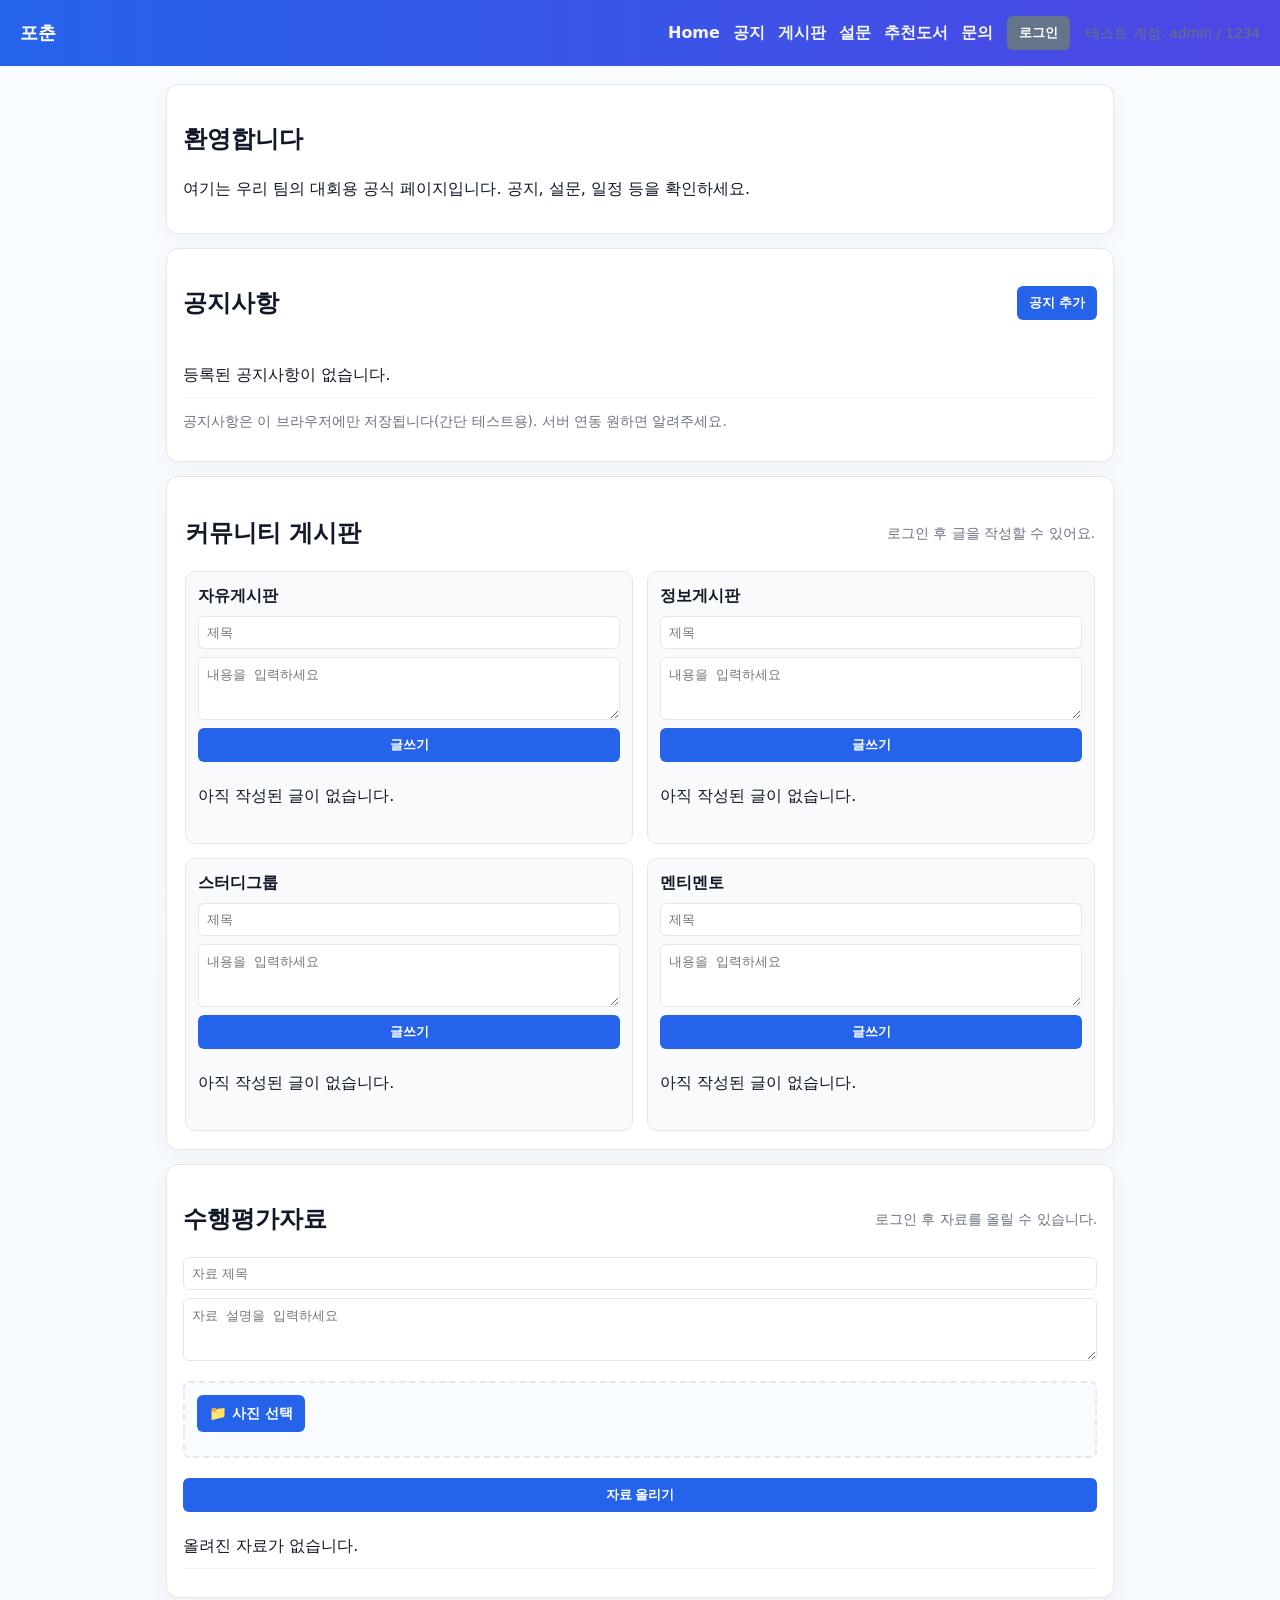
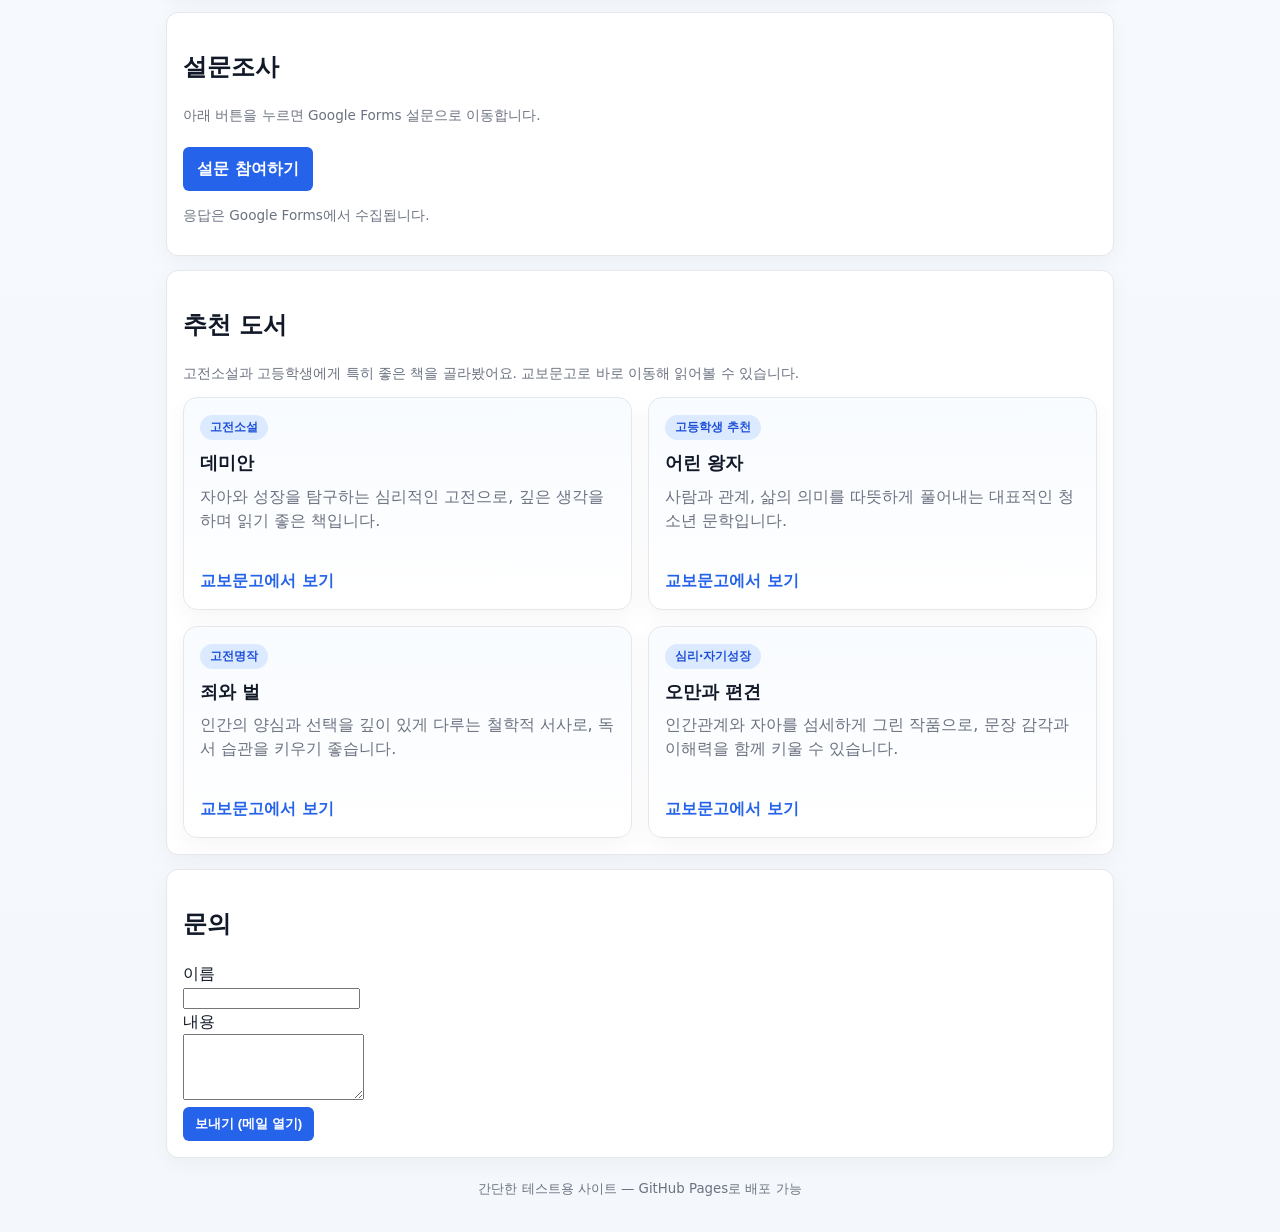
==== commit 75e9cb9e: "수행평가자료 섹션 추가 - 사진 업로드 기능 포함" ====
--- a/index.html
+++ b/index.html
@@ -123,12 +123,17 @@
           <div class="board-interactions">
             <button id="board-like-btn" class="secondary" type="button">좋아요 ❤️</button>
             <span id="board-like-count" class="board-meta"></span>
-          </div>
-          <form id="board-comment-form" class="board-form board-form--inline">
-            <textarea id="board-comment-input" rows="2" placeholder="댓글을 입력하세요" required></textarea>
-            <button type="submit">댓글 작성</button>
-          </form>
-          <ul id="board-comment-list" class="comment-list"></ul>
+            <button id="board-dislike-btn" class="secondary" type="button">싫어요 💔</button>
+            <span id="board-dislike-count" class="board-meta"></span>
+          </div>
+          <div class="comments-section">
+            <h4>댓글 (<span id="board-comment-count">0</span>)</h4>
+            <form id="board-comment-form" class="board-form board-form--inline">
+              <textarea id="board-comment-input" rows="3" placeholder="댓글을 입력하세요" required></textarea>
+              <button type="submit">댓글 작성</button>
+            </form>
+            <ul id="board-comment-list" class="comment-list"></ul>
+          </div>
           <form id="board-edit-form" class="board-form board-form--inline" hidden>
             <input id="board-edit-title" name="board-edit-title" type="text" placeholder="수정할 제목" required />
             <textarea id="board-edit-content" name="board-edit-content" rows="4" placeholder="수정할 내용" required></textarea>
@@ -141,6 +146,37 @@
       </div>
     </section>
 
+    <section id="assignments" class="card assignment-section">
+      <div class="section-header">
+        <h2>수행평가자료</h2>
+        <p class="hint">로그인 후 자료를 올릴 수 있습니다.</p>
+      </div>
+      <div class="assignment-upload">
+        <form id="assignment-form" class="board-form">
+          <input id="assignment-title" name="assignment-title" type="text" placeholder="자료 제목" required />
+          <textarea id="assignment-content" name="assignment-content" rows="3" placeholder="자료 설명을 입력하세요" required></textarea>
+          <div class="file-upload-container">
+            <label for="assignment-file" class="file-upload-label">📁 사진 선택</label>
+            <input id="assignment-file" type="file" accept="image/*" />
+            <span id="file-name" class="file-name"></span>
+            <div id="image-preview" class="image-preview"></div>
+          </div>
+          <button type="submit">자료 올리기</button>
+        </form>
+      </div>
+      <ul id="assignment-list" class="list"></ul>
+      <div id="assignment-detail" class="assignment-detail" hidden>
+        <div class="assignment-detail-card">
+          <button id="assignment-detail-close" class="secondary" type="button">닫기</button>
+          <h3 id="assignment-detail-title"></h3>
+          <p id="assignment-detail-meta" class="board-meta"></p>
+          <img id="assignment-detail-image" class="assignment-detail-image" src="" alt="" />
+          <div id="assignment-detail-content" class="board-detail-content"></div>
+          <div id="assignment-detail-actions" class="board-actions"></div>
+        </div>
+      </div>
+    </section>
+
     <section id="survey" class="card">
       <h2>설문조사</h2>
       <p class="hint">아래 버튼을 누르면 Google Forms 설문으로 이동합니다.</p>
--- a/styles.css
+++ b/styles.css
@@ -137,10 +137,121 @@
 .board-detail-content{white-space:pre-wrap;margin:10px 0;line-height:1.8;font-size:1rem}
 .board-actions{display:flex;gap:8px;flex-wrap:wrap;margin-top:8px}
 .board-interactions{display:flex;align-items:center;gap:8px;margin:10px 0}
-.comment-list{list-style:none;padding:0;margin:10px 0 0}
-.comment-list li{padding:10px 0;border-bottom:1px solid #eef2f7}
-.board-form--inline{margin-top:10px}
-.board-form--inline textarea{min-height:70px}
+.comments-section{
+  margin-top:20px;
+  padding-top:16px;
+  border-top:2px solid var(--border);
+}
+.comments-section h4{
+  margin:0 0 12px 0;
+  font-size:1rem;
+  color:var(--text);
+  font-weight:600;
+}
+.comment-list{
+  list-style:none;
+  padding:0;
+  margin:12px 0 0;
+  max-height:300px;
+  overflow-y:auto;
+}
+.comment-list li{
+  padding:12px;
+  margin-bottom:8px;
+  background:#f8fbff;
+  border-left:3px solid var(--accent);
+  border-radius:4px;
+  font-size:0.95rem;
+}
+.comment-list li strong{
+  color:var(--accent);
+  font-weight:600;
+}
+.comment-list li strong::after{
+  content:' · ';
+  color:var(--muted);
+}
+.comment-list li div{
+  margin-top:4px;
+  color:var(--text);
+  word-break:break-word;
+}
+.board-form--inline{
+  margin-top:12px;
+  display:flex;
+  flex-direction:column;
+  gap:8px;
+}
+.board-form--inline textarea{
+  min-height:80px;
+  padding:10px;
+  border:1px solid var(--border);
+  border-radius:6px;
+  font-family:inherit;
+  resize:vertical;
+}
+.board-form--inline textarea:focus{
+  outline:none;
+  border-color:var(--accent);
+  box-shadow:0 0 0 3px rgba(37,99,235,0.1);
+}
+.file-upload-container{
+  margin:12px 0;
+  padding:12px;
+  background:#f8fbff;
+  border:2px dashed var(--border);
+  border-radius:6px;
+}
+.file-upload-label{
+  display:inline-block;
+  padding:8px 12px;
+  background:var(--accent);
+  color:#fff;
+  border-radius:6px;
+  cursor:pointer;
+  font-weight:600;
+  font-size:0.9rem;
+}
+#assignment-file{
+  display:none;
+}
+.file-name{
+  margin-left:12px;
+  color:var(--muted);
+  font-size:0.9rem;
+}
+.image-preview{
+  margin-top:12px;
+  display:flex;
+  gap:8px;
+  flex-wrap:wrap;
+}
+.image-preview img{
+  max-width:100px;
+  max-height:100px;
+  border-radius:6px;
+  object-fit:cover;
+  border:1px solid var(--border);
+}
+.assignment-detail{
+  margin-top:12px;
+  border-top:1px solid var(--border);
+  padding-top:12px;
+}
+.assignment-detail-card{
+  background:#fff;
+  border:1px solid var(--border);
+  border-radius:14px;
+  padding:18px;
+  box-shadow:0 10px 30px rgba(15,23,42,0.08);
+}
+.assignment-detail-image{
+  max-width:100%;
+  max-height:400px;
+  border-radius:8px;
+  margin:12px 0;
+  object-fit:contain;
+}
 button{
   background:var(--accent);
   color:#fff;
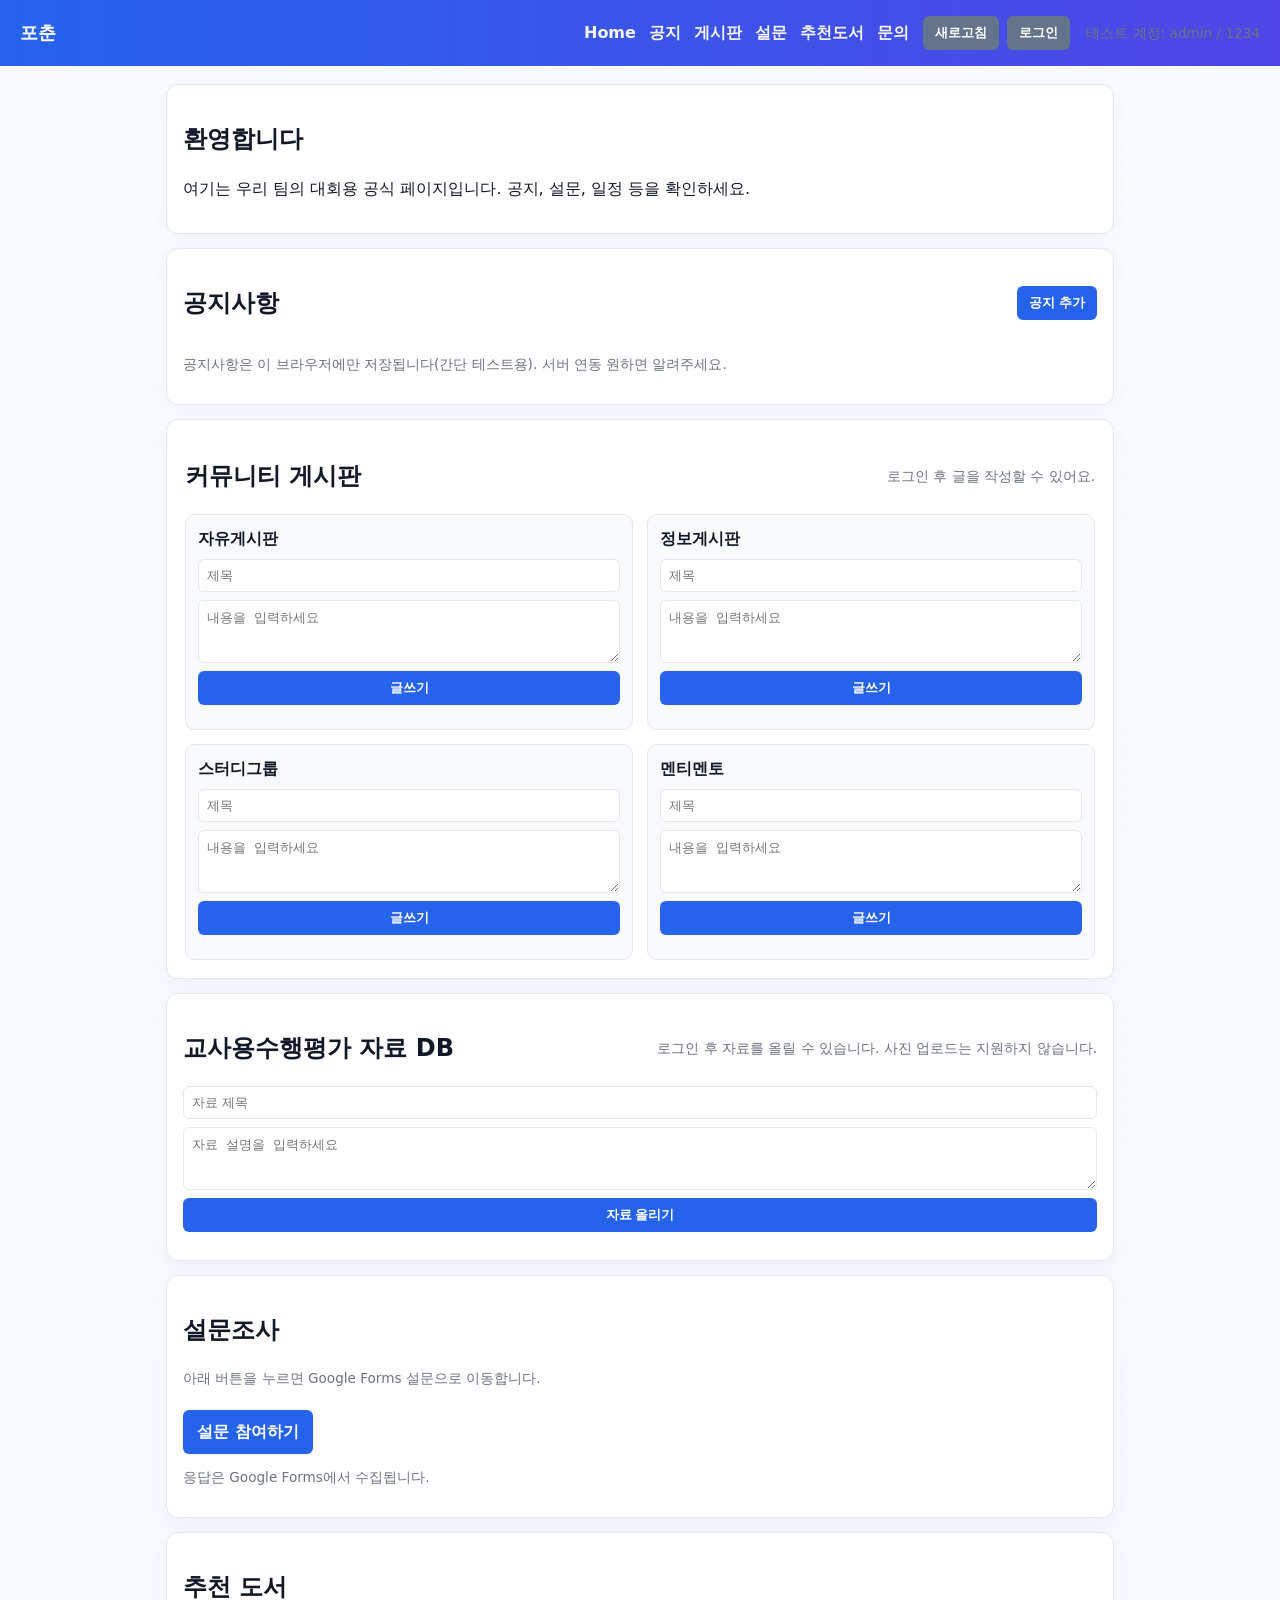
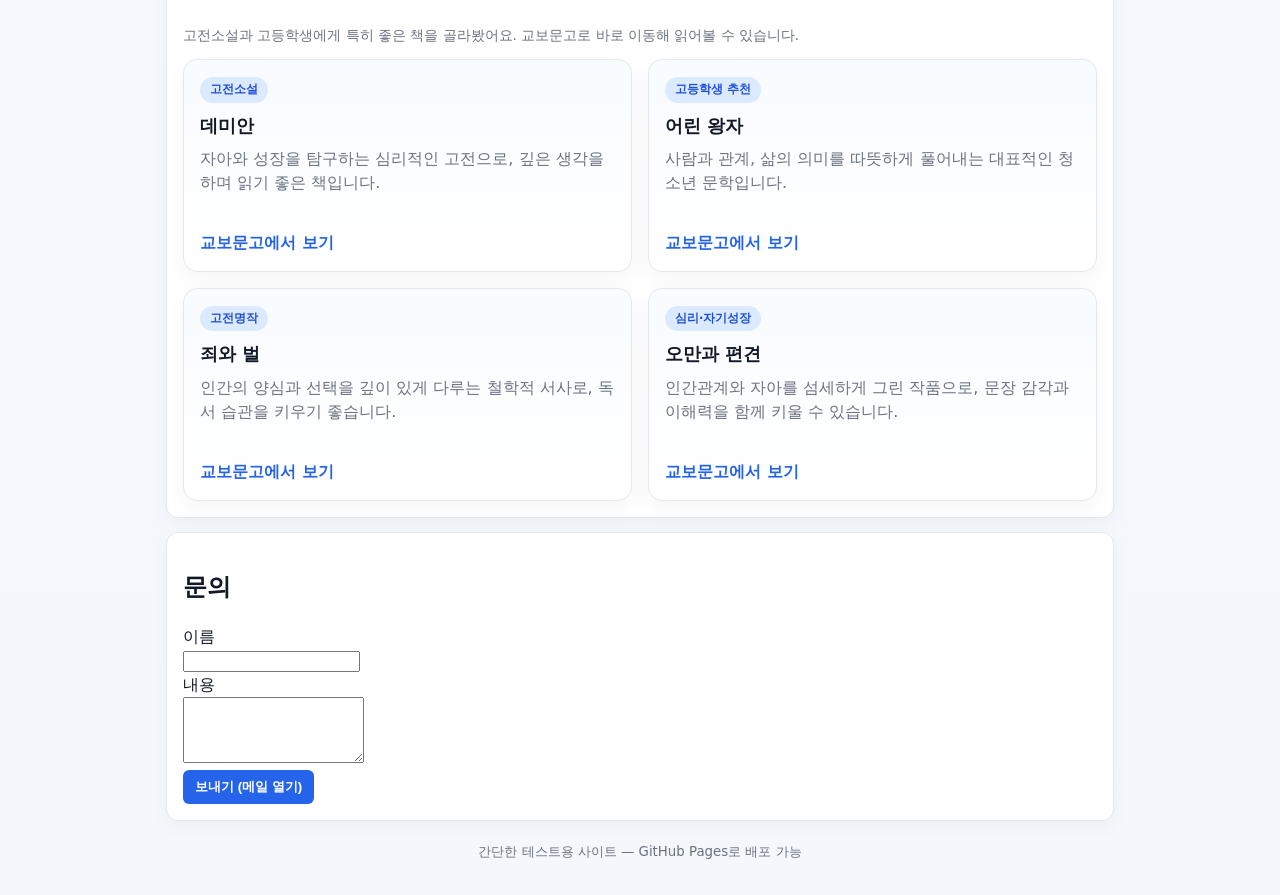
==== commit 16285abf: "새로고침 버튼 추가" ====
--- a/index.html
+++ b/index.html
@@ -19,6 +19,7 @@
         <a href="#contact">문의</a>
       </nav>
       <div class="auth-panel">
+        <button id="refresh-page-btn" class="secondary" type="button">새로고침</button>
         <button id="open-auth-btn" class="secondary" type="button">로그인</button>
         <div id="auth-status" class="auth-status"></div>
         <button id="logout-btn" class="secondary" hidden>로그아웃</button>
@@ -115,7 +116,10 @@
       </div>
       <div id="board-detail" class="board-detail" hidden>
         <div class="board-detail-card">
-          <button id="board-detail-close" class="secondary" type="button">닫기</button>
+          <div class="board-detail-header">
+            <button id="board-detail-close" class="secondary" type="button">닫기</button>
+            <button id="board-detail-refresh" class="secondary" type="button">새로고침</button>
+          </div>
           <h3 id="board-detail-title"></h3>
           <p id="board-detail-meta" class="board-meta"></p>
           <div id="board-detail-content" class="board-detail-content"></div>
@@ -148,26 +152,23 @@
 
     <section id="assignments" class="card assignment-section">
       <div class="section-header">
-        <h2>수행평가자료</h2>
-        <p class="hint">로그인 후 자료를 올릴 수 있습니다.</p>
+        <h2>교사용수행평가 자료 DB</h2>
+        <p class="hint">로그인 후 자료를 올릴 수 있습니다. 사진 업로드는 지원하지 않습니다.</p>
       </div>
       <div class="assignment-upload">
         <form id="assignment-form" class="board-form">
           <input id="assignment-title" name="assignment-title" type="text" placeholder="자료 제목" required />
           <textarea id="assignment-content" name="assignment-content" rows="3" placeholder="자료 설명을 입력하세요" required></textarea>
-          <div class="file-upload-container">
-            <label for="assignment-file" class="file-upload-label">📁 사진 선택</label>
-            <input id="assignment-file" type="file" accept="image/*" />
-            <span id="file-name" class="file-name"></span>
-            <div id="image-preview" class="image-preview"></div>
-          </div>
           <button type="submit">자료 올리기</button>
         </form>
       </div>
       <ul id="assignment-list" class="list"></ul>
       <div id="assignment-detail" class="assignment-detail" hidden>
         <div class="assignment-detail-card">
-          <button id="assignment-detail-close" class="secondary" type="button">닫기</button>
+          <div class="board-detail-header">
+            <button id="assignment-detail-close" class="secondary" type="button">닫기</button>
+            <button id="assignment-detail-refresh" class="secondary" type="button">새로고침</button>
+          </div>
           <h3 id="assignment-detail-title"></h3>
           <p id="assignment-detail-meta" class="board-meta"></p>
           <img id="assignment-detail-image" class="assignment-detail-image" src="" alt="" />
--- a/styles.css
+++ b/styles.css
@@ -134,6 +134,13 @@
   padding:18px;
   box-shadow:0 10px 30px rgba(15,23,42,0.08);
 }
+.board-detail-header{
+  display:flex;
+  justify-content:space-between;
+  align-items:center;
+  gap:8px;
+  margin-bottom:8px;
+}
 .board-detail-content{white-space:pre-wrap;margin:10px 0;line-height:1.8;font-size:1rem}
 .board-actions{display:flex;gap:8px;flex-wrap:wrap;margin-top:8px}
 .board-interactions{display:flex;align-items:center;gap:8px;margin:10px 0}
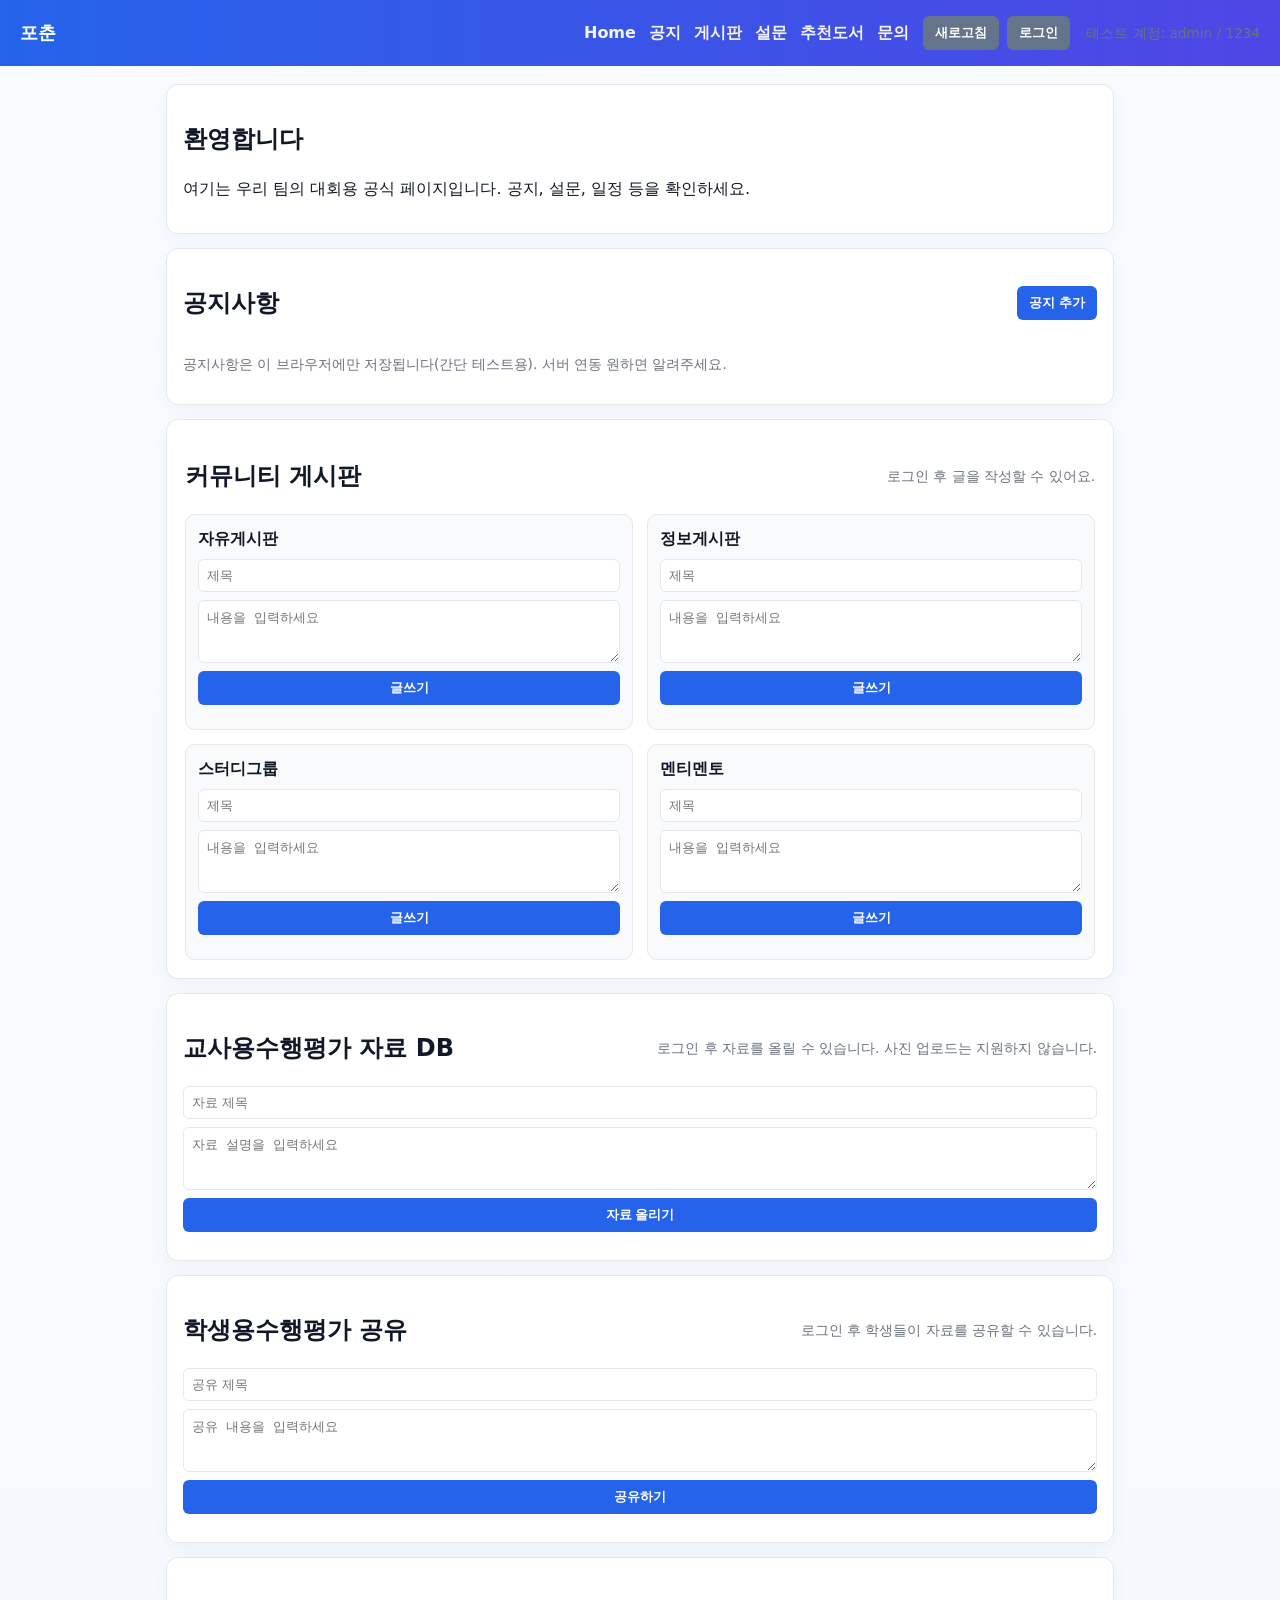
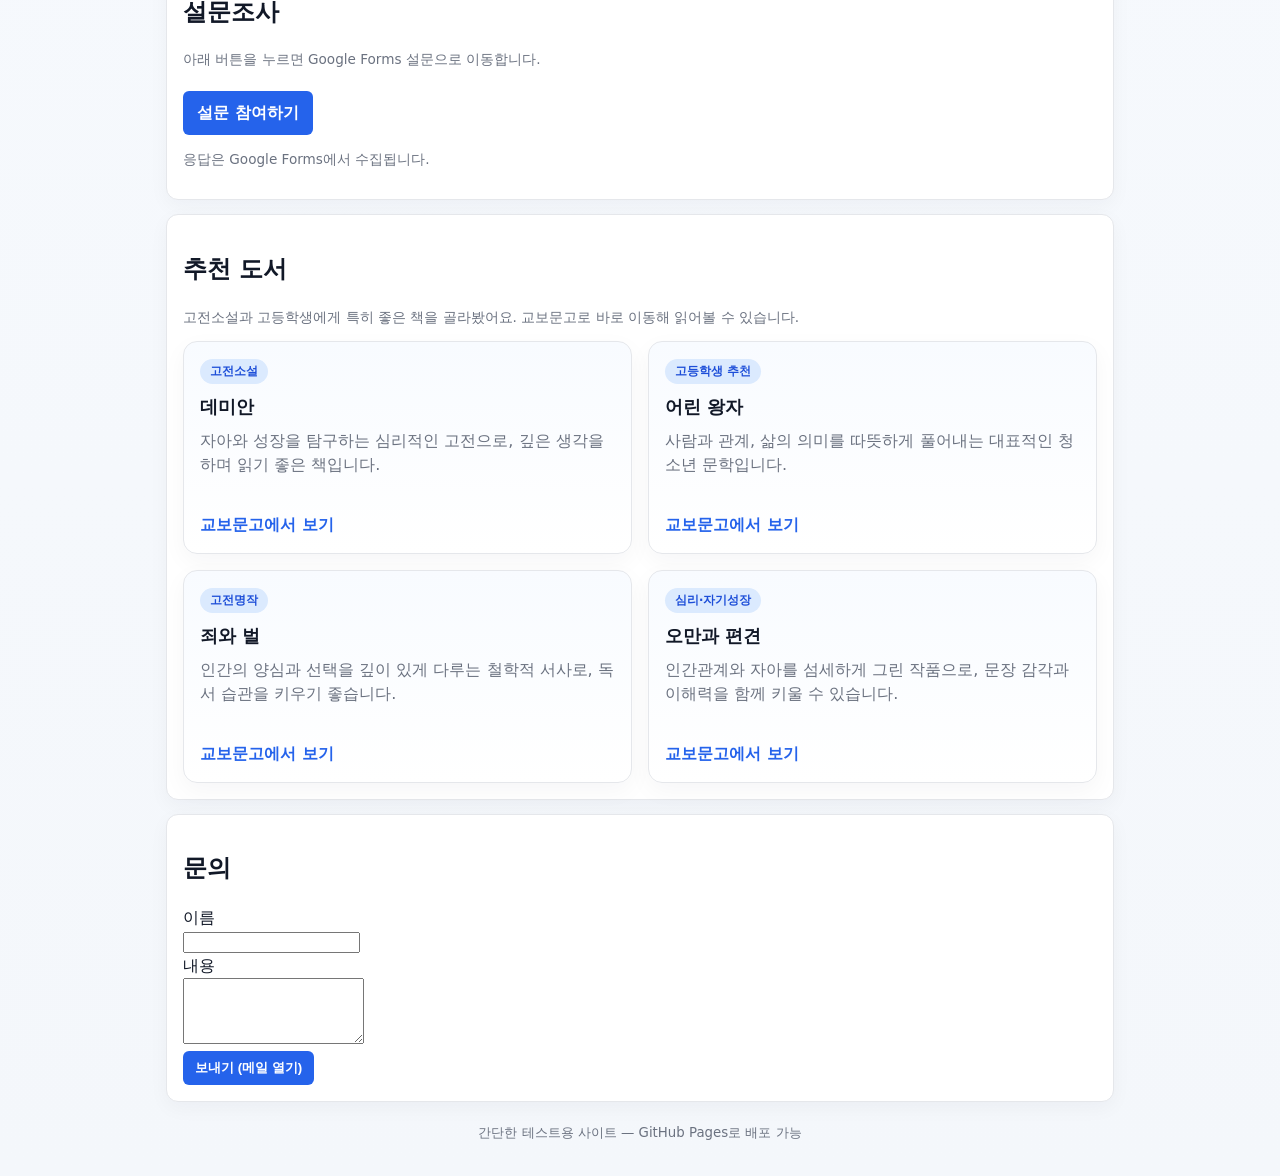
==== commit 7410afa6: "학생용 수행평가 공유 섹션 추가" ====
--- a/index.html
+++ b/index.html
@@ -178,6 +178,33 @@
       </div>
     </section>
 
+    <section id="student-assignments" class="card assignment-section">
+      <div class="section-header">
+        <h2>학생용수행평가 공유</h2>
+        <p class="hint">로그인 후 학생들이 자료를 공유할 수 있습니다.</p>
+      </div>
+      <div class="assignment-upload">
+        <form id="student-assignment-form" class="board-form">
+          <input id="student-assignment-title" name="student-assignment-title" type="text" placeholder="공유 제목" required />
+          <textarea id="student-assignment-content" name="student-assignment-content" rows="3" placeholder="공유 내용을 입력하세요" required></textarea>
+          <button type="submit">공유하기</button>
+        </form>
+      </div>
+      <ul id="student-assignment-list" class="list"></ul>
+      <div id="student-assignment-detail" class="assignment-detail" hidden>
+        <div class="assignment-detail-card">
+          <div class="board-detail-header">
+            <button id="student-assignment-detail-close" class="secondary" type="button">닫기</button>
+            <button id="student-assignment-detail-refresh" class="secondary" type="button">새로고침</button>
+          </div>
+          <h3 id="student-assignment-detail-title"></h3>
+          <p id="student-assignment-detail-meta" class="board-meta"></p>
+          <div id="student-assignment-detail-content" class="board-detail-content"></div>
+          <div id="student-assignment-detail-actions" class="board-actions"></div>
+        </div>
+      </div>
+    </section>
+
     <section id="survey" class="card">
       <h2>설문조사</h2>
       <p class="hint">아래 버튼을 누르면 Google Forms 설문으로 이동합니다.</p>
